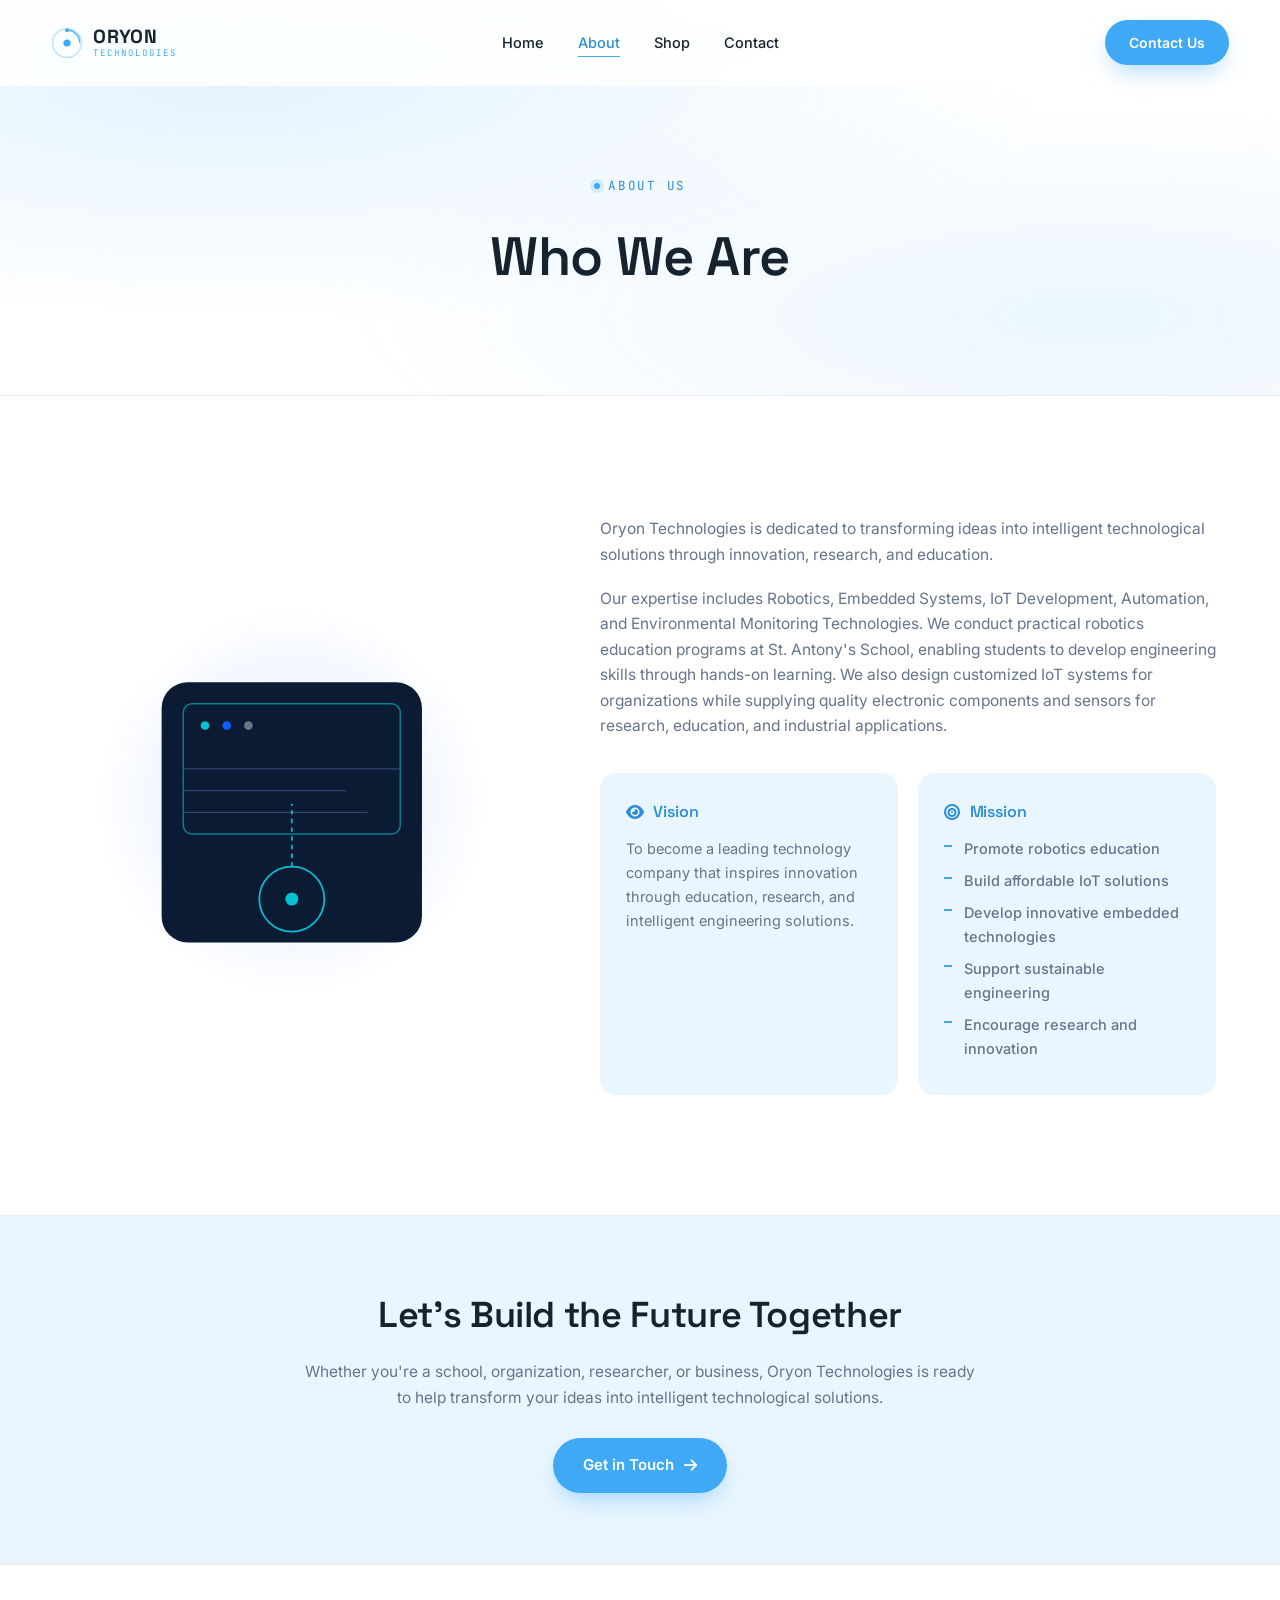
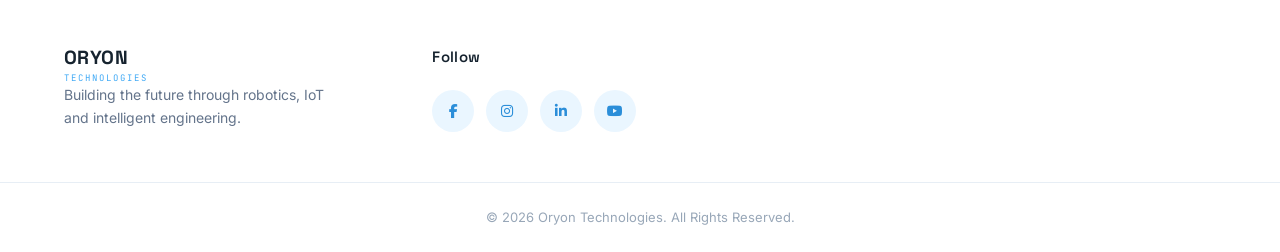
==== about.html @ 9944af1b "Initial commit" ====
<!DOCTYPE html>
<html lang="en">
<head>
<meta charset="UTF-8">
<meta name="viewport" content="width=device-width, initial-scale=1.0">
<title>About Us — Oryon Technologies</title>
<meta name="description" content="Oryon Technologies is dedicated to transforming ideas into intelligent technological solutions through innovation, research, and education.">

<link rel="preconnect" href="https://fonts.googleapis.com">
<link href="https://fonts.googleapis.com/css2?family=Space+Grotesk:wght@400;500;600;700&family=Inter:wght@400;500;600;700;800&family=JetBrains+Mono:wght@400;500;600&display=swap" rel="stylesheet">
<link rel="stylesheet" href="https://cdnjs.cloudflare.com/ajax/libs/font-awesome/6.5.1/css/all.min.css">
<link rel="stylesheet" href="style.css">
</head>
<body>

<!-- ================= NAVBAR ================= -->
<header id="site-header">
  <nav class="navbar">
    <a href="index.html" class="logo">
      <span class="logo-mark" aria-hidden="true">
        <svg viewBox="0 0 40 40" fill="none" xmlns="http://www.w3.org/2000/svg">
          <circle cx="20" cy="20" r="18" stroke="currentColor" stroke-width="1.6" opacity="0.35"/>
          <path d="M20 4 A16 16 0 0 1 36 20" stroke="currentColor" stroke-width="1.6"/>
          <circle cx="20" cy="20" r="4.5" fill="currentColor"/>
          <circle cx="20" cy="4" r="2.4" fill="currentColor"/>
        </svg>
      </span>
      <span class="logo-text">ORYON<span>TECHNOLOGIES</span></span>
    </a>

    <ul class="nav-links" id="nav-links">
      <li><a href="index.html" >Home</a></li>
      <li><a href="about.html"class="active">About</a></li>
      <li><a href="shop.html">Shop</a></li>
      <li><a href="contact.html">Contact</a></li>
    </ul>

    <a href="contact.html" class="btn btn-primary nav-cta">Contact Us</a>

    <button class="menu-btn" id="menu-btn" aria-label="Toggle navigation" aria-expanded="false">
      <i class="fas fa-bars"></i>
    </button>
  </nav>
</header>

<!-- ================= PAGE HEADER ================= -->
<section class="page-header">
  <div class="page-header-bg" aria-hidden="true"></div>
  <div class="container page-header-content">
    <p class="eyebrow"><span class="dot"></span>About Us</p>
    <h1>Who We Are</h1>
  </div>
</section>

<!-- ================= ABOUT ================= -->
<section class="about" id="about">
  <div class="container about-grid">

    <div class="about-visual reveal">
      <svg viewBox="0 0 420 460" class="about-illustration" aria-hidden="true">
        <circle cx="210" cy="230" r="180" fill="url(#aboutGlow)"/>
        <defs>
          <radialGradient id="aboutGlow" cx="50%" cy="50%" r="50%">
            <stop offset="0%" stop-color="#0B5FFF" stop-opacity="0.16"/>
            <stop offset="100%" stop-color="#0B5FFF" stop-opacity="0"/>
          </radialGradient>
        </defs>
        <rect x="90" y="120" width="240" height="240" rx="24" fill="#0A1B33"/>
        <rect x="110" y="140" width="200" height="120" rx="8" fill="none" stroke="#00C2D1" stroke-width="1.4" opacity="0.6"/>
        <circle cx="130" cy="160" r="4" fill="#00C2D1"/>
        <circle cx="150" cy="160" r="4" fill="#0B5FFF"/>
        <circle cx="170" cy="160" r="4" fill="#fff" opacity="0.4"/>
        <g stroke="#2E4670" stroke-width="1.2">
          <line x1="110" y1="200" x2="310" y2="200"/>
          <line x1="110" y1="220" x2="260" y2="220"/>
          <line x1="110" y1="240" x2="280" y2="240"/>
        </g>
        <circle cx="210" cy="320" r="30" fill="none" stroke="#00C2D1" stroke-width="1.6"/>
        <circle cx="210" cy="320" r="6" fill="#00C2D1"/>
        <path d="M210 290 L210 232" stroke="#00C2D1" stroke-width="1.6" stroke-dasharray="4 4"/>
      </svg>
    </div>

    <div class="about-content reveal">
    <p>
        Oryon Technologies is dedicated to transforming ideas into intelligent
        technological solutions through innovation, research, and education.
      </p>
      <p>
        Our expertise includes Robotics, Embedded Systems, IoT Development, Automation,
        and Environmental Monitoring Technologies. We conduct practical robotics education
        programs at St. Antony's School, enabling students to develop engineering skills
        through hands-on learning. We also design customized IoT systems for organizations
        while supplying quality electronic components and sensors for research, education,
        and industrial applications.
      </p>

      <div class="vision-mission">
        <div class="vm-card">
          <h4><i class="fas fa-eye"></i> Vision</h4>
          <p>To become a leading technology company that inspires innovation through
             education, research, and intelligent engineering solutions.</p>
        </div>
        <div class="vm-card">
          <h4><i class="fas fa-bullseye"></i> Mission</h4>
          <ul class="mission-list">
            <li>Promote robotics education</li>
            <li>Build affordable IoT solutions</li>
            <li>Develop innovative embedded technologies</li>
            <li>Support sustainable engineering</li>
            <li>Encourage research and innovation</li>
          </ul>
        </div>
      </div>
    </div>

  </div>
</section>

<!-- ================= CONTACT CTA STRIP ================= -->
<section class="cta-strip reveal">
  <div class="container cta-strip-inner">
    <h2>Let's Build the Future Together</h2>
    <p>Whether you're a school, organization, researcher, or business, Oryon Technologies
       is ready to help transform your ideas into intelligent technological solutions.</p>
    <a href="contact.html" class="btn btn-primary">Get in Touch <i class="fas fa-arrow-right"></i></a>
  </div>
</section>

<!-- ================= FOOTER ================= -->
<footer>
  <div class="container footer-container">

    <div class="footer-box footer-brand">
      <span class="logo-text footer-logo">ORYON<span>TECHNOLOGIES</span></span>
      <p>Building the future through robotics, IoT and intelligent engineering.</p>
    </div>

    <div class="footer-box">
      <h3>Follow</h3>
      <div class="social">
        <a href="#" aria-label="Facebook"><i class="fab fa-facebook-f"></i></a>
        <a href="#" aria-label="Instagram"><i class="fab fa-instagram"></i></a>
        <a href="#" aria-label="LinkedIn"><i class="fab fa-linkedin-in"></i></a>
        <a href="#" aria-label="YouTube"><i class="fab fa-youtube"></i></a>
      </div>
    </div>

  </div>

  <div class="copyright">© 2026 Oryon Technologies. All Rights Reserved.</div>
</footer>

<script src="script.js"></script>
</body>
</html>
---- style.css ----
/* =========================================================
   ORYON TECHNOLOGIES — DESIGN TOKENS
   Palette: one light blue + white (white majority)
========================================================= */

:root{
  --blue:       #3FA9F5;   /* the single light-blue accent */
  --blue-dark:  #2B8ED9;   /* hover/active state of the same blue */
  --blue-pale:  #EAF6FF;   /* very light tint of the same blue, for section stripes/cards */
  --blue-pale-2:#F5FAFF;
  --ink:        #16232F;   /* near-black, for headings/body text */
  --steel:      #64748B;   /* muted gray for secondary text */
  --steel-light:#98A7B8;
  --white:      #FFFFFF;
  --line:       #E7EEF5;   /* hairline borders on white */

  --font-display:'Space Grotesk', sans-serif;
  --font-body:   'Inter', sans-serif;
  --font-mono:   'JetBrains Mono', monospace;

  --radius-sm: 10px;
  --radius-md: 16px;
  --radius-lg: 26px;
  --ease: cubic-bezier(.22,.61,.36,1);
}

*{ margin:0; padding:0; box-sizing:border-box; }
html{ scroll-behavior:smooth; }

body{
  font-family:var(--font-body);
  color:var(--ink);
  background:var(--white);
  line-height:1.65;
  -webkit-font-smoothing:antialiased;
  overflow-x:hidden;
}

img{ width:100%; display:block; }
a{ text-decoration:none; color:inherit; }
ul{ list-style:none; }
h1,h2,h3,h4{ font-family:var(--font-display); font-weight:600; letter-spacing:-0.01em; color:var(--ink); }

.container{ width:90%; max-width:1240px; margin:auto; }

::selection{ background:var(--blue); color:#fff; }

:focus-visible{
  outline:2px solid var(--blue);
  outline-offset:3px;
}

@media (prefers-reduced-motion: reduce){
  *{ animation-duration:0.001ms !important; animation-iteration-count:1 !important; transition-duration:0.001ms !important; scroll-behavior:auto !important; }
}

.grain{ display:none; }

/* =========================================================
   EYEBROW / LABELS
========================================================= */

.eyebrow{
  display:inline-flex; align-items:center; gap:8px;
  font-family:var(--font-mono);
  font-size:12.5px;
  letter-spacing:0.14em;
  text-transform:uppercase;
  color:var(--blue-dark);
  margin-bottom:16px;
}
.eyebrow .dot{
  width:6px; height:6px; border-radius:50%;
  background:var(--blue);
  box-shadow:0 0 0 4px rgba(63,169,245,0.18);
  animation:dotpulse 2.4s ease-in-out infinite;
}
@keyframes dotpulse{ 0%,100%{ box-shadow:0 0 0 4px rgba(63,169,245,0.18);} 50%{ box-shadow:0 0 0 7px rgba(63,169,245,0.1);} }
.eyebrow-dark{ color:var(--blue-dark); }
.eyebrow-dark .dot{ background:var(--blue); }

/* =========================================================
   BUTTONS
========================================================= */

.btn{
  display:inline-flex; align-items:center; gap:10px;
  padding:15px 30px;
  border-radius:100px;
  font-family:var(--font-body);
  font-weight:600;
  font-size:15px;
  border:none;
  cursor:pointer;
  transition:transform .35s var(--ease), box-shadow .35s var(--ease), background .3s, color .3s, border-color .3s;
}

.btn-primary{
  background:var(--blue);
  color:#fff;
  box-shadow:0 10px 26px -8px rgba(63,169,245,0.55);
}
.btn-primary:hover{ background:var(--blue-dark); transform:translateY(-3px); box-shadow:0 16px 32px -8px rgba(43,142,217,0.55); }
.btn-primary:active{ transform:translateY(-1px) scale(.98); }

.btn-ghost{
  background:#fff;
  color:var(--blue-dark);
  border:1.5px solid var(--blue);
}
.btn-ghost:hover{ background:var(--blue-pale); transform:translateY(-3px); }

/* =========================================================
   NAVBAR
========================================================= */

header{
  position:fixed; top:0; left:0; width:100%; z-index:999;
  padding:20px 0;
  background:rgba(255,255,255,0.85);
  backdrop-filter:blur(14px) saturate(160%);
  border-bottom:1px solid transparent;
  transition:padding .35s var(--ease), background .35s var(--ease), box-shadow .35s var(--ease), border-color .35s var(--ease);
}
header.scrolled{
  padding:12px 0;
  background:rgba(255,255,255,0.96);
  box-shadow:0 8px 30px -18px rgba(22,35,47,0.18);
  border-bottom-color:var(--line);
}

.navbar{
  width:92%; max-width:1280px; margin:auto;
  display:flex; align-items:center; justify-content:space-between;
  gap:24px;
}

.logo{ display:flex; align-items:center; gap:10px; }
.logo-mark{ width:32px; height:32px; color:var(--blue); display:flex; }
.logo-mark svg{ width:100%; height:100%; }
.logo-text{
  font-family:var(--font-display); font-weight:700;
  font-size:19px; letter-spacing:0.02em; color:var(--ink);
  line-height:1;
}
.logo-text span{
  display:block; font-family:var(--font-mono); font-weight:400;
  font-size:9px; letter-spacing:0.22em; color:var(--blue); margin-top:3px;
}

.nav-links{ display:flex; gap:34px; }
.nav-links a{
  color:var(--ink); font-weight:500; font-size:14.5px;
  position:relative; padding:4px 0; transition:color .3s;
}
.nav-links a::after{
  content:''; position:absolute; left:0; bottom:-2px; width:0; height:1.5px;
  background:var(--blue); transition:width .3s var(--ease);
}
.nav-links a:hover{ color:var(--blue-dark); }
.nav-links a:hover::after{ width:100%; }

.nav-cta{ padding:11px 24px; font-size:14px; }

.nav-cart{
  position:relative;
  display:flex; align-items:center; justify-content:center;
  width:40px; height:40px; border-radius:50%;
  background:var(--blue-pale); color:var(--blue-dark);
  font-size:16px; border:none; cursor:pointer;
  transition:background .3s, transform .3s;
}
.nav-cart:hover{ background:var(--blue); color:#fff; transform:translateY(-2px); }
.cart-badge{
  position:absolute; top:-5px; right:-5px;
  min-width:18px; height:18px; padding:0 4px;
  border-radius:50%; background:var(--blue-dark); color:#fff;
  font-family:var(--font-mono); font-size:10.5px; font-weight:600;
  display:flex; align-items:center; justify-content:center;
  transform:scale(0); transition:transform .3s var(--ease);
}
.cart-badge.show{ transform:scale(1); }
.cart-badge.bump{ animation:cartbump .45s var(--ease); }
@keyframes cartbump{ 0%{transform:scale(1)} 40%{transform:scale(1.45)} 100%{transform:scale(1)} }

.menu-btn{
  display:none; background:none; border:none; color:var(--ink); font-size:22px; cursor:pointer;
}

/* =========================================================
   NAV ACTIVE STATE
========================================================= */

.nav-links a.active{ color:var(--blue-dark); }
.nav-links a.active::after{ width:100%; }

/* =========================================================
   INNER PAGE HEADER (About / Shop / Product / Contact)
========================================================= */

.page-header{
  position:relative;
  padding:170px 24px 80px;
  text-align:center;
  overflow:hidden;
  background:
    radial-gradient(ellipse at 18% 20%, rgba(63,169,245,0.14), transparent 55%),
    radial-gradient(ellipse at 85% 80%, rgba(63,169,245,0.1), transparent 50%),
    var(--white);
  border-bottom:1px solid var(--line);
}
.page-header .page-header-content h1{ color:var(--ink); }
.page-header .page-header-sub{ color:var(--steel); }
.page-header-dark{ background:inherit; }

.page-header-content{ position:relative; z-index:2; max-width:720px; margin:auto; }
.page-header-content .eyebrow{ justify-content:center; }
.page-header-content h1{ font-size:clamp(32px,5vw,54px); margin-bottom:14px; }
.page-header-sub{ color:var(--steel); font-size:16.5px; }

/* =========================================================
   CTA STRIP (used between page content and footer)
========================================================= */

.cta-strip{
  background:var(--blue-pale);
  padding:70px 24px;
  border-top:1px solid var(--line);
  border-bottom:1px solid var(--line);
}
.cta-strip-inner{
  max-width:680px; margin:auto; text-align:center;
}
.cta-strip-inner h2{ color:var(--ink); font-size:clamp(26px,3.4vw,36px); margin-bottom:14px; }
.cta-strip-inner p{ color:var(--steel); font-size:15.5px; margin-bottom:28px; }

/* =========================================================
   HERO
========================================================= */

.hero{
<<<<<<< HEAD
    height:100vh;
    background:url("wp12899140.jpg") center/cover no-repeat;
    position:relative;
    display:flex;
    justify-content:center;
    align-items:center;
    text-align:center;
=======
  min-height:92vh;
  position:relative;
  display:flex; align-items:center; justify-content:center; text-align:center;
  background:
    radial-gradient(ellipse at 18% 12%, rgba(63,169,245,0.16), transparent 50%),
    radial-gradient(ellipse at 85% 75%, rgba(63,169,245,0.12), transparent 50%),
    var(--white);
  overflow:hidden;
  padding:150px 24px 100px;
>>>>>>> 16c3408 (Add new pages and update styles)
}

.hero-bg{ position:absolute; inset:0; opacity:.7; }
.hero-circuit{ width:100%; height:100%; }

.hero-overlay{ display:none; }

.hero-content{ position:relative; z-index:2; color:var(--ink); max-width:880px; }

.hero-content .eyebrow{ justify-content:center; }

.hero-content h1{
  font-size:clamp(34px,5.4vw,64px);
  line-height:1.1;
  color:var(--ink);
  margin-bottom:24px;
}

.hero-desc{
  font-size:18px;
  color:var(--steel);
  max-width:660px; margin:0 auto 40px;
}

.hero-buttons{ display:flex; gap:16px; justify-content:center; flex-wrap:wrap; }

.hero-scroll{
  position:absolute; bottom:34px; left:50%; transform:translateX(-50%);
  display:flex; flex-direction:column; align-items:center; gap:8px;
  color:var(--steel-light); z-index:2;
}
.hero-scroll span{
  width:1.5px; height:34px;
  background:linear-gradient(180deg, var(--blue), transparent);
  animation:scrollpulse 1.8s ease-in-out infinite;
}
.hero-scroll p{ font-family:var(--font-mono); font-size:10.5px; letter-spacing:0.2em; text-transform:uppercase; }
@keyframes scrollpulse{ 0%,100%{opacity:.3;transform:scaleY(.7);translateY(0)} 50%{opacity:1;transform:scaleY(1);translateY(4px)} }

/* =========================================================
   HIGHLIGHTS
========================================================= */

.highlights{ padding:80px 0 20px; background:var(--white); }

.highlight-grid{
  display:grid;
  grid-template-columns:repeat(auto-fit,minmax(240px,1fr));
  gap:20px;
  position:relative; z-index:5;
}

.highlight-card{
  display:block;
  background:#fff;
  border:1px solid var(--line);
  border-radius:var(--radius-md);
  padding:32px 26px;
  box-shadow:0 16px 36px -24px rgba(22,35,47,0.15);
  transition:transform .4s var(--ease), box-shadow .4s var(--ease), border-color .4s;
}
.highlight-card:hover{ transform:translateY(-8px); box-shadow:0 24px 44px -20px rgba(63,169,245,0.25); border-color:rgba(63,169,245,0.35); }

.highlight-card i{
  font-size:26px; color:var(--blue);
  width:52px; height:52px; border-radius:14px;
  display:flex; align-items:center; justify-content:center;
  background:var(--blue-pale);
  margin-bottom:18px;
  transition:transform .4s var(--ease);
}
.highlight-card:hover i{ transform:scale(1.1) rotate(-4deg); }
.highlight-card h3{ font-size:18px; margin-bottom:8px; }
.highlight-card p{ color:var(--steel); font-size:14.5px; }

<<<<<<< HEAD
.about-content h2{
    font-size:40px;
    margin-bottom:20px;
}

.about-content p{
    margin-bottom:20px;
    color:#666;
}

.about-content li{
    margin-bottom:12px;
    font-weight:500;
}

/* =========================
   SECTION TITLE
========================= */

.section-title{
    text-align:center;
    margin-bottom:60px;

}

.section-title h2{
    font-size:42px;
    margin-bottom:10px;
    color:#ffffff;
}

.section-title p{
    color:#ffffff;
}

/* =========================
   SERVICES
========================= */

.services{
    padding:100px 7%;
    background:#0056ff;
}

.service-container{
    display:grid;
    grid-template-columns:repeat(auto-fit,minmax(280px,1fr));
    gap:30px;
}

.service-card{
    background:#fff;
    padding:40px;
    border-radius:15px;
    text-align:center;
    transition:.4s;
    box-shadow:0 8px 25px rgba(233, 225, 225, 0.08);
}

.service-card:hover{
    transform:translateY(-10px);
}

.service-card i{
    font-size:50px;
    color:#296df4;
    margin-bottom:20px;
}

.service-card h3{
    margin-bottom:15px;
}

/* =========================
   PRODUCTS
========================= */

.products{
    padding:100px 7%;
}

.product-container{
    display:grid;
    grid-template-columns:repeat(auto-fit,minmax(300px,1fr));
    gap:30px;
}

.product-card{
    overflow:hidden;
    border-radius:15px;
    background:#fff;
    box-shadow:0 10px 25px rgba(0,0,0,.08);
    transition:.4s;
}

.product-card:hover{
    transform:translateY(-8px);
}

.product-card img{
    height:230px;
    object-fit:cover;
}

.product-card h3{
    padding:20px;
}

.product-card p{
    padding:0 20px 25px;
    color:#666666;
}

/* =========================
=======
/* =========================================================
>>>>>>> 16c3408 (Add new pages and update styles)
   STATS
========================================================= */

.stats{ padding:90px 7% 100px; background:var(--white); }

.stats-grid{
  display:grid;
  grid-template-columns:repeat(auto-fit,minmax(200px,1fr));
  gap:30px;
  text-align:center;
}

.stat h2{
  font-family:var(--font-mono);
  font-size:clamp(34px,4vw,48px);
  color:var(--blue-dark);
  display:flex; align-items:baseline; justify-content:center; gap:2px;
}
.stat .suffix{ color:var(--blue); }
.stat > span{
  display:block; margin-top:8px; color:var(--steel);
  font-size:14.5px; letter-spacing:0.01em;
}

/* =========================================================
   SECTION TITLE (generic)
========================================================= */

.section-title{ text-align:center; margin-bottom:60px; padding:0 24px; }
.section-title .eyebrow{ justify-content:center; }
.section-title h2{ font-size:clamp(30px,4vw,44px); margin-bottom:14px; }
.section-sub{ color:var(--steel); font-size:16.5px; }
.section-sub-dark{ color:var(--steel); }

/* =========================================================
   ABOUT
========================================================= */

.about{ padding:120px 0; background:var(--white); }

.about-grid{
  display:grid;
  grid-template-columns:0.85fr 1.15fr;
  gap:80px;
  align-items:center;
}

.about-illustration{ width:100%; height:auto; }

.about-content h2{ font-size:clamp(28px,3.6vw,42px); margin-bottom:22px; }
.about-content p{ color:var(--steel); margin-bottom:18px; font-size:15.5px; }

.vision-mission{
  display:grid; grid-template-columns:1fr 1fr; gap:20px; margin-top:34px;
}

.vm-card{
  background:var(--blue-pale);
  border-radius:var(--radius-md);
  padding:26px;
  transition:transform .35s var(--ease);
}
.vm-card:hover{ transform:translateY(-4px); }
.vm-card h4{
  display:flex; align-items:center; gap:10px;
  font-size:16px; margin-bottom:12px; color:var(--blue-dark);
}
.vm-card p{ color:var(--steel); font-size:14.5px; margin:0; }

.mission-list li{
  color:var(--steel); font-size:14.5px; margin-bottom:8px;
  padding-left:20px; position:relative;
}
.mission-list li::before{
  content:''; position:absolute; left:0; top:8px;
  width:8px; height:2px; background:var(--blue);
}

/* =========================================================
   SERVICES / SHOP (product grid, cards, add-to-cart)
========================================================= */

.services-page{ padding-top:90px; }

.services{
  padding:100px 0 110px;
  background:var(--white);
}
.services .section-title h2{ color:var(--ink); }

.service-grid{
  display:grid;
  grid-template-columns:repeat(auto-fit,minmax(270px,1fr));
  gap:26px;
}

.service-card{
  background:#fff;
  border:1px solid var(--line);
  border-radius:var(--radius-md);
  padding:36px 30px;
  transition:transform .4s var(--ease), border-color .4s, box-shadow .4s;
  box-shadow:0 16px 36px -26px rgba(22,35,47,0.15);
}
.service-card:hover{
  transform:translateY(-8px);
  border-color:rgba(63,169,245,0.4);
  box-shadow:0 24px 44px -20px rgba(63,169,245,0.22);
}

.service-icon{
  width:56px; height:56px; border-radius:16px;
  display:flex; align-items:center; justify-content:center;
  background:var(--blue);
  font-size:24px; color:#fff; margin-bottom:22px;
  box-shadow:0 12px 26px -8px rgba(63,169,245,0.45);
  transition:transform .4s var(--ease);
}
.service-card:hover .service-icon{ transform:scale(1.08) rotate(-4deg); }

.service-card h3{ color:var(--ink); font-size:19px; margin-bottom:10px; }
.service-card p{ color:var(--steel); font-size:14.5px; margin-bottom:20px; }

.tag-list{ display:flex; flex-wrap:wrap; gap:8px; }
.tag-list li{
  font-family:var(--font-mono);
  font-size:11.5px;
  padding:6px 12px;
  border-radius:100px;
  background:var(--blue-pale);
  border:1px solid rgba(63,169,245,0.25);
  color:var(--blue-dark);
}

/* ---- SHOP GRID ---- */
.shop-grid{
  display:grid;
  grid-template-columns:repeat(auto-fit,minmax(230px,1fr));
  gap:24px;
}

.product-card{
  background:#fff;
  border:1px solid var(--line);
  border-radius:var(--radius-md);
  overflow:hidden;
  display:flex; flex-direction:column;
  transition:transform .4s var(--ease), box-shadow .4s var(--ease), border-color .4s;
  box-shadow:0 16px 36px -26px rgba(22,35,47,0.15);
}
.product-card:hover{
  transform:translateY(-8px);
  box-shadow:0 26px 48px -20px rgba(63,169,245,0.25);
  border-color:rgba(63,169,245,0.4);
}

.product-media{
  aspect-ratio:1/1;
  background:var(--blue-pale);
  display:flex; align-items:center; justify-content:center;
  overflow:hidden;
  position:relative;
}
.product-media i{
  font-size:52px; color:var(--blue);
  transition:transform .5s var(--ease);
}
.product-card:hover .product-media i{ transform:scale(1.15) rotate(-6deg); }

.product-body{ padding:20px 20px 22px; display:flex; flex-direction:column; gap:6px; flex:1; }
.product-name{ font-size:15.5px; font-weight:600; color:var(--blue-dark); line-height:1.35; }
.product-vendor{ font-size:12.5px; color:var(--steel-light); }
.product-price{ font-size:17px; font-weight:700; color:var(--ink); margin-top:4px; font-family:var(--font-mono); }

.add-to-cart{
  margin-top:14px;
  width:100%;
  display:flex; align-items:center; justify-content:center; gap:8px;
  padding:12px 16px;
  border-radius:100px;
  border:1.5px solid var(--blue);
  background:#fff; color:var(--blue-dark);
  font-family:var(--font-body); font-weight:600; font-size:13.5px;
  cursor:pointer;
  transition:background .3s, color .3s, transform .25s var(--ease), border-color .3s;
}
.add-to-cart:hover{ background:var(--blue); color:#fff; transform:translateY(-2px); }
.add-to-cart:active{ transform:translateY(0) scale(.97); }
.add-to-cart.added{
  background:#1FAE6B; border-color:#1FAE6B; color:#fff;
  pointer-events:none;
}
.add-to-cart .fa-check{ display:none; }
.add-to-cart.added .fa-cart-plus{ display:none; }
.add-to-cart.added .fa-check{ display:inline-block; }

/* =========================================================
   PRODUCT PAGE / AUDAPS
========================================================= */

.products{
  padding:110px 0 0;
  background:var(--white);
}
.products .section-title h2{ color:var(--ink); }
.products .section-title{ margin-bottom:0; }

.audaps{
  position:relative;
  background:var(--white);
  color:var(--ink);
  padding:70px 0 100px;
  overflow:hidden;
}

.audaps-intro{ text-align:center; padding:0 24px 50px; }
.audaps-intro .eyebrow{ justify-content:center; }
.audaps-intro h2{
  font-size:clamp(38px,6vw,68px);
  color:var(--blue-dark);
  letter-spacing:0.02em;
}
.audaps-full{ color:var(--steel); font-size:17px; max-width:560px; margin:14px auto 0; }

.audaps-problem-solution{
  display:grid; grid-template-columns:1fr 1fr; gap:24px; margin-bottom:70px;
}

.ps-card{
  background:#fff;
  border:1px solid var(--line);
  border-radius:var(--radius-md);
  padding:34px;
  box-shadow:0 16px 36px -26px rgba(22,35,47,0.14);
  transition:transform .35s var(--ease);
}
.ps-card:hover{ transform:translateY(-4px); }
.ps-card h3{
  display:flex; align-items:center; gap:10px;
  color:var(--ink); font-size:18px; margin-bottom:14px;
}
.ps-card h3 i{ color:#ff9f5a; font-size:16px; }
.ps-solution h3 i{ color:var(--blue); }
.ps-card p{ color:var(--steel); font-size:14.5px; }

.diagram-title{
  font-family:var(--font-mono);
  font-size:13px; letter-spacing:0.14em; text-transform:uppercase;
  color:var(--blue-dark);
  text-align:center;
  margin-bottom:30px;
}
.diagram-title-light{ color:var(--blue-dark); }
.diagram-title-spaced{ margin-top:34px; }

.audaps-diagram{ margin-bottom:80px; }
.depth-diagram{
  border-radius:var(--radius-lg);
  overflow:hidden;
  border:1px solid var(--line);
}
.depth-svg{ width:100%; height:auto; display:block; }
.node-label{ font-family:var(--font-body); font-size:12px; fill:#fff; font-weight:600; }
.node-caption{ font-family:var(--font-mono); font-size:11px; fill:var(--steel); }
.depth-label{ font-family:var(--font-mono); font-size:10px; fill:var(--steel-light); }

.stack-grid{
  display:grid;
  grid-template-columns:repeat(auto-fit,minmax(190px,1fr));
  gap:14px;
  margin-bottom:80px;
}
.stack-chip{
  display:flex; align-items:center; gap:12px;
  background:#fff;
  border:1px solid var(--line);
  border-radius:100px;
  padding:14px 20px;
  font-size:14px; color:var(--ink);
  transition:border-color .3s, background .3s, transform .3s;
  box-shadow:0 10px 24px -20px rgba(22,35,47,0.12);
}
.stack-chip:hover{ border-color:rgba(63,169,245,0.4); background:var(--blue-pale); transform:translateY(-3px); }
.stack-chip i{ color:var(--blue); font-size:15px; width:18px; }

.audaps-apps{
  display:grid; grid-template-columns:1fr 1fr; gap:50px;
}
.app-list li{
  display:flex; align-items:center; gap:12px;
  color:var(--steel); font-size:15px;
  padding:11px 0; border-bottom:1px solid var(--line);
}
.app-list li i{ color:var(--blue); font-size:12px; width:14px; }

.sdg-cards{ display:flex; gap:16px; margin-bottom:10px; }
.sdg-card{
  flex:1;
  background:var(--blue-pale);
  border:1px solid rgba(63,169,245,0.28);
  border-radius:var(--radius-md);
  padding:22px;
  text-align:center;
}
.sdg-num{
  display:block; font-family:var(--font-mono); font-size:30px; color:var(--blue-dark); margin-bottom:6px;
}
.sdg-card p{ color:var(--steel); font-size:13.5px; }

/* =========================================================
   OTHER PRODUCTS
========================================================= */

.other-products{ background:var(--white); padding:20px 0 110px; }

.op-grid{
  display:grid;
  grid-template-columns:repeat(auto-fit,minmax(150px,1fr));
  gap:16px;
}
.op-card{
  background:#fff;
  border:1px solid var(--line);
  border-radius:var(--radius-md);
  padding:28px 16px;
  text-align:center;
  transition:transform .35s var(--ease), border-color .35s, box-shadow .35s;
  box-shadow:0 10px 26px -22px rgba(22,35,47,0.14);
}
.op-card:hover{ transform:translateY(-6px); border-color:rgba(63,169,245,0.4); box-shadow:0 18px 34px -18px rgba(63,169,245,0.22); }
.op-card i{ font-size:24px; color:var(--blue); margin-bottom:14px; display:block; }
.op-card span{ font-size:13.5px; color:var(--ink); }

/* =========================================================
   CONTACT
========================================================= */

.contact{ background:var(--white); padding:110px 0 100px; }
.contact-page{ padding-top:90px; }

.contact-cta{
  text-align:center; max-width:680px; margin-bottom:70px;
}
.contact-cta h2{ font-size:clamp(28px,3.6vw,40px); margin-bottom:16px; }
.contact-cta p{ color:var(--steel); font-size:16px; }

.contact-grid{
  display:grid; grid-template-columns:1.2fr 1fr; gap:50px;
}

.contact-form{
  background:var(--white);
  border:1px solid var(--line);
  border-radius:var(--radius-lg);
  padding:40px;
  box-shadow:0 24px 54px -30px rgba(22,35,47,0.15);
  display:flex; flex-direction:column; gap:18px;
}
.form-row{ display:grid; grid-template-columns:1fr 1fr; gap:18px; }

.contact-form input,
.contact-form textarea{
  width:100%;
  padding:16px 18px;
  border:1.5px solid var(--line);
  border-radius:var(--radius-sm);
  outline:none;
  font-family:var(--font-body);
  font-size:14.5px;
  background:var(--blue-pale-2);
  transition:border-color .3s;
  resize:vertical;
}
.contact-form input:focus,
.contact-form textarea:focus{ border-color:var(--blue); }

.contact-form button{ align-self:flex-start; margin-top:6px; }

.contact-info{ display:flex; flex-direction:column; gap:16px; }

.info-card{
  display:flex; align-items:center; gap:16px;
  background:var(--white);
  border:1px solid var(--line);
  border-radius:var(--radius-md);
  padding:20px 22px;
  box-shadow:0 14px 32px -24px rgba(22,35,47,0.14);
  transition:transform .3s var(--ease);
}
.info-card:hover{ transform:translateY(-3px); }
.info-card i{
  width:44px; height:44px; border-radius:12px;
  background:var(--blue);
  color:#fff; display:flex; align-items:center; justify-content:center; font-size:16px;
  flex-shrink:0;
}
.info-card h4{ font-size:14px; margin-bottom:2px; }
.info-card p{ color:var(--steel); font-size:14px; }

.map-placeholder{
  flex:1; min-height:140px;
  background:var(--blue-pale);
  border:1.5px dashed var(--steel-light);
  border-radius:var(--radius-md);
  display:flex; flex-direction:column; align-items:center; justify-content:center;
  gap:8px; color:var(--steel);
}
.map-placeholder i{ font-size:26px; color:var(--blue); }
.map-placeholder span{ font-family:var(--font-mono); font-size:12px; letter-spacing:0.1em; text-transform:uppercase; }

.contact-info .social{ margin-top:4px; }

.social{ display:flex; gap:12px; }
.social a{
  width:42px; height:42px; border-radius:50%;
  display:flex; align-items:center; justify-content:center;
  background:var(--blue-pale); color:var(--blue-dark);
  transition:background .3s, color .3s, transform .3s;
}
.social a:hover{ background:var(--blue); color:#fff; transform:translateY(-3px); }

footer .social a{ background:var(--blue-pale); color:var(--blue-dark); }
footer .social a:hover{ background:var(--blue); color:#fff; }

/* =========================================================
   FOOTER
========================================================= */

footer{ background:var(--white); color:var(--ink); padding-top:80px; border-top:1px solid var(--line); }

.footer-container{
  display:grid;
  grid-template-columns:1.4fr 1fr 1fr 1fr;
  gap:40px;
  padding-bottom:50px;
}

.footer-logo{ margin-bottom:14px; }
.footer-brand p{ color:var(--steel); font-size:14px; max-width:280px; }

.footer-box h3{ color:var(--ink); font-size:15px; margin-bottom:20px; letter-spacing:0.02em; }
.footer-box ul li{ margin-bottom:12px; }
.footer-box a{ color:var(--steel); font-size:14px; transition:color .3s; }
.footer-box a:hover{ color:var(--blue-dark); }

.copyright{
  text-align:center; padding:24px; font-size:13px;
  color:var(--steel-light);
  border-top:1px solid var(--line);
}

/* =========================================================
   SCROLL REVEAL + MICRO ANIMATIONS
========================================================= */

.reveal{ opacity:1; transform:none; }

.reveal.pre-anim{
  opacity:0; transform:translateY(28px);
  transition:opacity .8s var(--ease), transform .8s var(--ease);
}
.reveal.pre-anim.in-view{ opacity:1; transform:translateY(0); }

.highlight-grid .highlight-card.pre-anim:nth-child(1){ transition-delay:.05s; }
.highlight-grid .highlight-card.pre-anim:nth-child(2){ transition-delay:.1s; }
.highlight-grid .highlight-card.pre-anim:nth-child(3){ transition-delay:.15s; }
.highlight-grid .highlight-card.pre-anim:nth-child(4){ transition-delay:.2s; }
.highlight-grid .highlight-card.pre-anim:nth-child(5){ transition-delay:.25s; }
.highlight-grid .highlight-card.pre-anim:nth-child(6){ transition-delay:.3s; }

.shop-grid .product-card.pre-anim:nth-child(1){ transition-delay:.05s; }
.shop-grid .product-card.pre-anim:nth-child(2){ transition-delay:.1s; }
.shop-grid .product-card.pre-anim:nth-child(3){ transition-delay:.15s; }
.shop-grid .product-card.pre-anim:nth-child(4){ transition-delay:.2s; }
.shop-grid .product-card.pre-anim:nth-child(5){ transition-delay:.25s; }
.shop-grid .product-card.pre-anim:nth-child(6){ transition-delay:.3s; }
.shop-grid .product-card.pre-anim:nth-child(7){ transition-delay:.35s; }

/* subtle float animation for hero visual accents */
.float-slow{ animation:floaty 6s ease-in-out infinite; }
@keyframes floaty{ 0%,100%{ transform:translateY(0);} 50%{ transform:translateY(-14px);} }

/* =========================================================
   SIMPLE PRODUCT GRID (title / products / card / image / price)
   — same tokens & animation language as the rest of the site
========================================================= */

.title{
  text-align:center;
  font-size:clamp(30px,4vw,44px);
  color:var(--ink);
  margin:170px 0 50px;
  padding:0 24px;
}

.products .title{ margin:0; }

.products{
  width:90%;
  max-width:1240px;
  margin:0 auto 110px;
  display:grid;
  grid-template-columns:repeat(auto-fit,minmax(220px,1fr));
  gap:26px;
}

.card{
  background:var(--white);
  border:1px solid var(--line);
  border-radius:var(--radius-md);
  overflow:hidden;
  text-align:center;
  box-shadow:0 16px 40px -26px rgba(22,35,47,0.16);
  transition:transform .4s var(--ease), box-shadow .4s var(--ease), border-color .4s;
  opacity:0; transform:translateY(24px);
  animation:cardIn .6s var(--ease) forwards;
}
.card:hover{
  transform:translateY(-8px);
  box-shadow:0 26px 50px -20px rgba(63,169,245,0.28);
  border-color:rgba(63,169,245,0.35);
}
@keyframes cardIn{ to{ opacity:1; transform:translateY(0); } }
.products .card:nth-child(1){ animation-delay:.03s; }
.products .card:nth-child(2){ animation-delay:.08s; }
.products .card:nth-child(3){ animation-delay:.13s; }
.products .card:nth-child(4){ animation-delay:.18s; }
.products .card:nth-child(5){ animation-delay:.23s; }
.products .card:nth-child(6){ animation-delay:.28s; }
.products .card:nth-child(7){ animation-delay:.33s; }
.products .card:nth-child(8){ animation-delay:.38s; }
.products .card:nth-child(n+9){ animation-delay:.4s; }

.card .image{
  aspect-ratio:1/1;
  display:flex; align-items:center; justify-content:center;
  background:var(--blue-pale);
  color:var(--steel);
  font-family:var(--font-mono);
  font-size:13px;
  letter-spacing:0.05em;
  border-bottom:1px solid var(--line);
  transition:background .4s var(--ease), color .4s var(--ease);
}
.card:hover .image{ background:var(--blue); color:#fff; }

.card h3{
  font-size:16px;
  margin:18px 16px 6px;
  color:var(--ink);
}

.card .price{
  font-family:var(--font-mono);
  font-weight:700;
  font-size:16px;
  color:var(--blue-dark);
  margin-bottom:22px;
}


@media (max-width:1024px){
  .about-grid{ grid-template-columns:1fr; gap:50px; }
  .about-visual{ max-width:360px; margin:0 auto; }
  .contact-grid{ grid-template-columns:1fr; }
  .footer-container{ grid-template-columns:1fr 1fr; }
}

@media (max-width:900px){
  .audaps-problem-solution{ grid-template-columns:1fr; }
  .audaps-apps{ grid-template-columns:1fr; gap:40px; }
}

@media (max-width:860px){
  .nav-cta{ display:none; }
  .nav-links{
    position:fixed; top:0; right:-100%; height:100vh; width:min(320px,80%);
    background:#fff;
    flex-direction:column; justify-content:center; align-items:flex-start;
    gap:28px; padding:40px;
    transition:right .45s var(--ease);
    box-shadow:-20px 0 50px rgba(22,35,47,0.15);
  }
  .nav-links.active{ right:0; }
  .nav-links a{ font-size:18px; }
  .menu-btn{ display:block; }

  .highlight-grid{ margin-top:0; }
  .hero{ padding-top:120px; }
}

@media (max-width:640px){
  .hero-content h1{ font-size:30px; }
  .hero-buttons{ flex-direction:column; width:100%; }
  .hero-buttons .btn{ justify-content:center; width:100%; }

  .vision-mission{ grid-template-columns:1fr; }
  .form-row{ grid-template-columns:1fr; }
  .footer-container{ grid-template-columns:1fr; }
  .sdg-cards{ flex-direction:column; }
  .contact-form{ padding:28px; }
  .stats-grid{ grid-template-columns:1fr 1fr; }
}
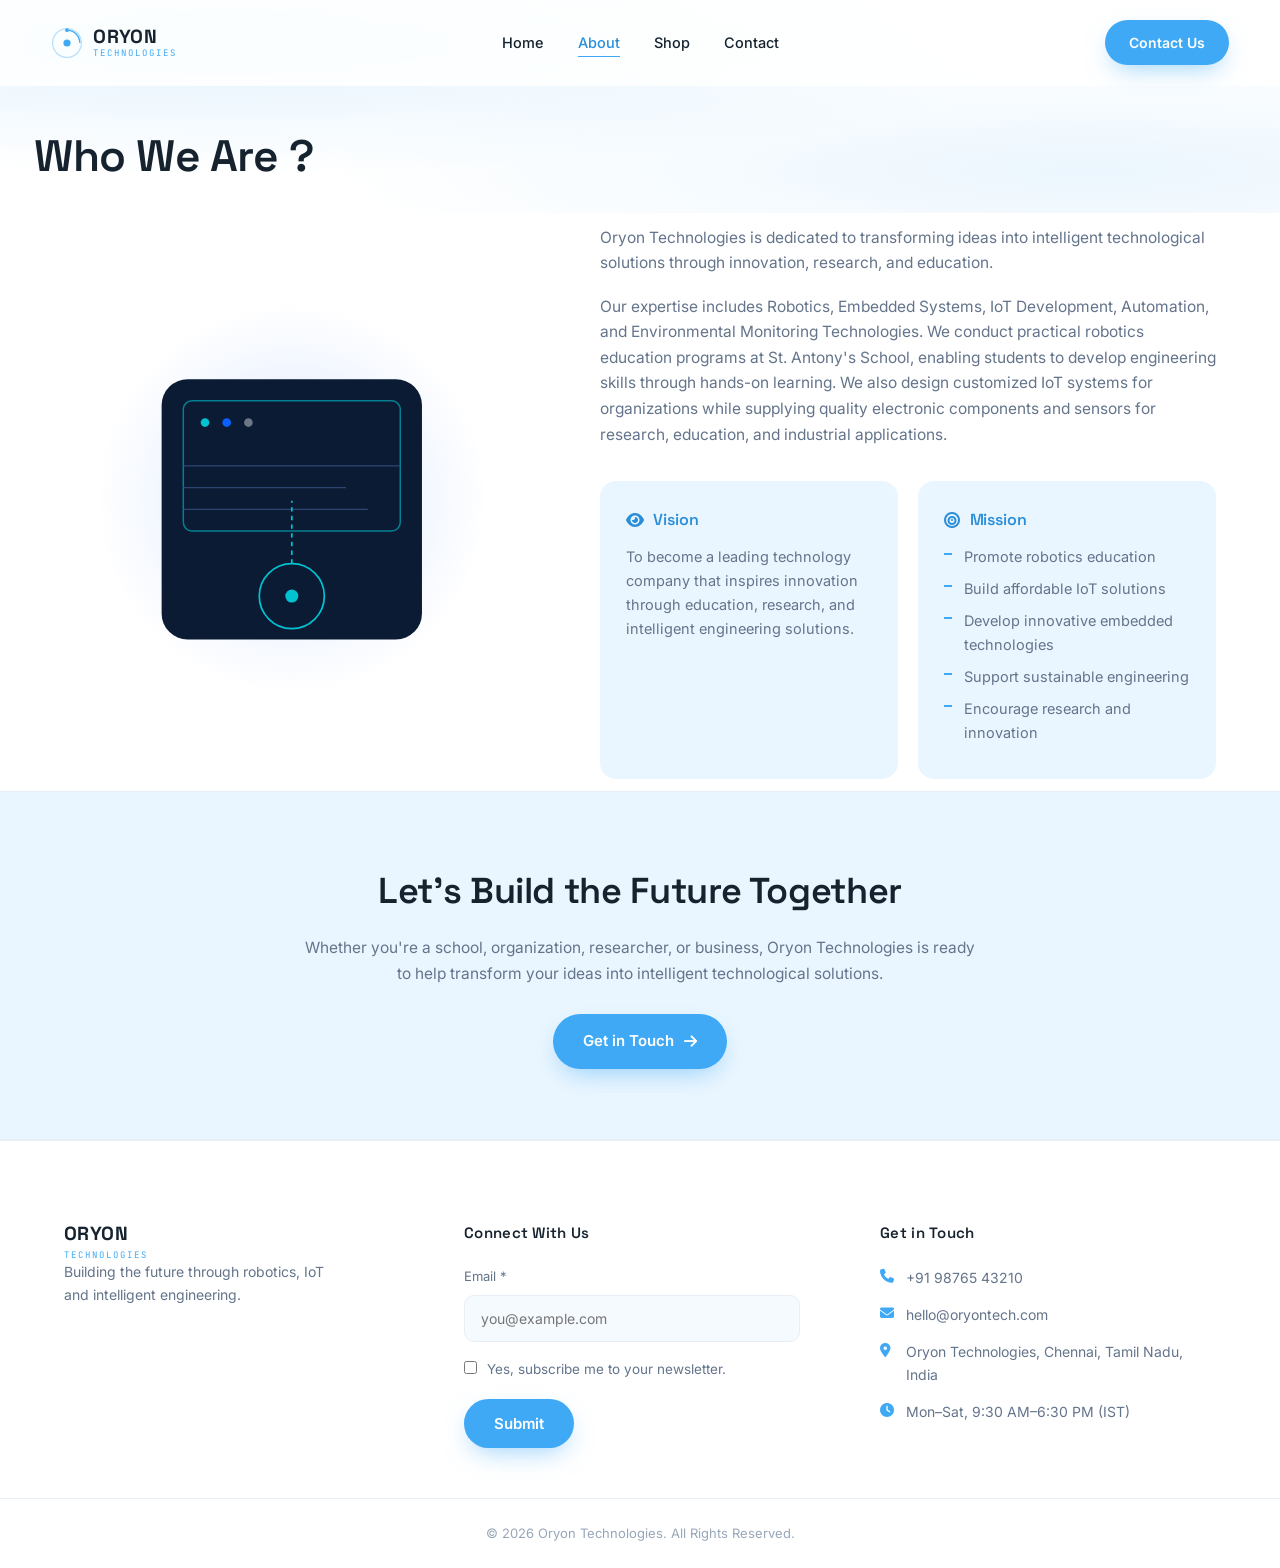
==== commit b54bd33f: "Update website layout and reorganize images" ====
--- a/about.html
+++ b/about.html
@@ -47,13 +47,13 @@
 <section class="page-header">
   <div class="page-header-bg" aria-hidden="true"></div>
   <div class="container page-header-content">
-    <p class="eyebrow"><span class="dot"></span>About Us</p>
-    <h1>Who We Are</h1>
+    <h1>Who We Are ?</h1>
   </div>
 </section>
 
 <!-- ================= ABOUT ================= -->
 <section class="about" id="about">
+
   <div class="container about-grid">
 
     <div class="about-visual reveal">
@@ -126,31 +126,83 @@
     <a href="contact.html" class="btn btn-primary">Get in Touch <i class="fas fa-arrow-right"></i></a>
   </div>
 </section>
-
 <!-- ================= FOOTER ================= -->
 <footer>
   <div class="container footer-container">
 
+    <!-- Brand -->
     <div class="footer-box footer-brand">
-      <span class="logo-text footer-logo">ORYON<span>TECHNOLOGIES</span></span>
-      <p>Building the future through robotics, IoT and intelligent engineering.</p>
-    </div>
-
-    <div class="footer-box">
-      <h3>Follow</h3>
-      <div class="social">
-        <a href="#" aria-label="Facebook"><i class="fab fa-facebook-f"></i></a>
-        <a href="#" aria-label="Instagram"><i class="fab fa-instagram"></i></a>
-        <a href="#" aria-label="LinkedIn"><i class="fab fa-linkedin-in"></i></a>
-        <a href="#" aria-label="YouTube"><i class="fab fa-youtube"></i></a>
-      </div>
-    </div>
-
-  </div>
-
-  <div class="copyright">© 2026 Oryon Technologies. All Rights Reserved.</div>
+      <span class="logo-text footer-logo">
+        ORYON <span>TECHNOLOGIES</span>
+      </span>
+      <p>
+        Building the future through robotics, IoT and intelligent engineering.
+      </p>
+    </div>
+
+    <!-- Newsletter -->
+    <div class="footer-box newsletter">
+      <h3>Connect With Us</h3>
+
+      <form id="newsletter-form">
+
+        <div class="newsletter-field">
+          <label for="newsletter-email">Email *</label>
+          <input
+            type="email"
+            id="newsletter-email"
+            placeholder="you@example.com"
+            required
+          >
+        </div>
+
+        <label class="newsletter-check">
+          <input type="checkbox" required>
+          Yes, subscribe me to your newsletter.
+        </label>
+
+        <div class="newsletter-sub-msg">
+          You're subscribed — thank you!
+        </div>
+
+        <button type="submit" class="btn btn-primary">
+          Submit
+        </button>
+
+      </form>
+    </div>
+
+    <!-- Contact -->
+    <div class="footer-box footer-contact">
+      <h3>Get in Touch</h3>
+
+      <div class="footer-contact-line">
+        <i class="fas fa-phone"></i>
+        <span>+91 98765 43210</span>
+      </div>
+
+      <div class="footer-contact-line">
+        <i class="fas fa-envelope"></i>
+        <span>hello@oryontech.com</span>
+      </div>
+
+      <div class="footer-contact-line">
+        <i class="fas fa-location-dot"></i>
+        <span>Oryon Technologies, Chennai, Tamil Nadu, India</span>
+      </div>
+
+      <div class="footer-contact-line">
+        <i class="fas fa-clock"></i>
+        <span>Mon–Sat, 9:30 AM–6:30 PM (IST)</span>
+      </div>
+    </div>
+
+  </div>
+
+  <div class="copyright">
+    © 2026 Oryon Technologies. All Rights Reserved.
+  </div>
 </footer>
-
 <script src="script.js"></script>
 </body>
 </html>
--- a/style.css
+++ b/style.css
@@ -29,7 +29,28 @@
 
 body{
   font-family:var(--font-body);
-  color:var(--ink);
+  color:var(--ink);.footer-container{
+    display:flex;
+    justify-content:space-between;
+    align-items:flex-start;
+    gap:80px;
+}
+
+.footer-box{
+    flex:1;
+}
+
+.footer-brand{
+    max-width:320px;
+}
+
+.newsletter{
+    max-width:340px;
+}
+
+.footer-contact{
+    max-width:340px;
+}
   background:var(--white);
   line-height:1.65;
   -webkit-font-smoothing:antialiased;
@@ -200,23 +221,23 @@
 
 .page-header{
   position:relative;
-  padding:170px 24px 80px;
-  text-align:center;
+  padding:110px 24px 10px;
+  text-align:left;
   overflow:hidden;
   background:
     radial-gradient(ellipse at 18% 20%, rgba(63,169,245,0.14), transparent 55%),
     radial-gradient(ellipse at 85% 80%, rgba(63,169,245,0.1), transparent 50%),
     var(--white);
-  border-bottom:1px solid var(--line);
+  border-bottom:none;
 }
 .page-header .page-header-content h1{ color:var(--ink); }
 .page-header .page-header-sub{ color:var(--steel); }
 .page-header-dark{ background:inherit; }
 
-.page-header-content{ position:relative; z-index:2; max-width:720px; margin:auto; }
-.page-header-content .eyebrow{ justify-content:center; }
-.page-header-content h1{ font-size:clamp(32px,5vw,54px); margin-bottom:14px; }
-.page-header-sub{ color:var(--steel); font-size:16.5px; }
+.page-header-content{ position:relative; z-index:2; max-width:720px; margin-left: 0; margin-right:auto; }
+.page-header-content .eyebrow{ justify-content:flex-start; }
+.page-header-content h1{ font-size:clamp(30px,5vw,44px); margin: 10px; text-align: left; }
+.page-header-sub{ color:var(--steel); font-size:16.5px; text-align: left; }
 
 /* =========================================================
    CTA STRIP (used between page content and footer)
@@ -248,6 +269,7 @@
     align-items:center;
     text-align:center;
 =======
+>>>>>>> 384b295 (Update website layout and reorganize images)
   min-height:92vh;
   position:relative;
   display:flex; align-items:center; justify-content:center; text-align:center;
@@ -257,7 +279,6 @@
     var(--white);
   overflow:hidden;
   padding:150px 24px 100px;
->>>>>>> 16c3408 (Add new pages and update styles)
 }
 
 .hero-bg{ position:absolute; inset:0; opacity:.7; }
@@ -333,124 +354,7 @@
 .highlight-card h3{ font-size:18px; margin-bottom:8px; }
 .highlight-card p{ color:var(--steel); font-size:14.5px; }
 
-<<<<<<< HEAD
-.about-content h2{
-    font-size:40px;
-    margin-bottom:20px;
-}
-
-.about-content p{
-    margin-bottom:20px;
-    color:#666;
-}
-
-.about-content li{
-    margin-bottom:12px;
-    font-weight:500;
-}
-
-/* =========================
-   SECTION TITLE
-========================= */
-
-.section-title{
-    text-align:center;
-    margin-bottom:60px;
-
-}
-
-.section-title h2{
-    font-size:42px;
-    margin-bottom:10px;
-    color:#ffffff;
-}
-
-.section-title p{
-    color:#ffffff;
-}
-
-/* =========================
-   SERVICES
-========================= */
-
-.services{
-    padding:100px 7%;
-    background:#0056ff;
-}
-
-.service-container{
-    display:grid;
-    grid-template-columns:repeat(auto-fit,minmax(280px,1fr));
-    gap:30px;
-}
-
-.service-card{
-    background:#fff;
-    padding:40px;
-    border-radius:15px;
-    text-align:center;
-    transition:.4s;
-    box-shadow:0 8px 25px rgba(233, 225, 225, 0.08);
-}
-
-.service-card:hover{
-    transform:translateY(-10px);
-}
-
-.service-card i{
-    font-size:50px;
-    color:#296df4;
-    margin-bottom:20px;
-}
-
-.service-card h3{
-    margin-bottom:15px;
-}
-
-/* =========================
-   PRODUCTS
-========================= */
-
-.products{
-    padding:100px 7%;
-}
-
-.product-container{
-    display:grid;
-    grid-template-columns:repeat(auto-fit,minmax(300px,1fr));
-    gap:30px;
-}
-
-.product-card{
-    overflow:hidden;
-    border-radius:15px;
-    background:#fff;
-    box-shadow:0 10px 25px rgba(0,0,0,.08);
-    transition:.4s;
-}
-
-.product-card:hover{
-    transform:translateY(-8px);
-}
-
-.product-card img{
-    height:230px;
-    object-fit:cover;
-}
-
-.product-card h3{
-    padding:20px;
-}
-
-.product-card p{
-    padding:0 20px 25px;
-    color:#666666;
-}
-
-/* =========================
-=======
-/* =========================================================
->>>>>>> 16c3408 (Add new pages and update styles)
+/* =========================================================
    STATS
 ========================================================= */
 
@@ -489,7 +393,7 @@
    ABOUT
 ========================================================= */
 
-.about{ padding:120px 0; background:var(--white); }
+.about{ padding:12px 0; background:var(--white); }
 
 .about-grid{
   display:grid;
@@ -788,13 +692,13 @@
    CONTACT
 ========================================================= */
 
-.contact{ background:var(--white); padding:110px 0 100px; }
+.contact{ background:var(--white); padding:40px 0 100px; }
 .contact-page{ padding-top:90px; }
 
 .contact-cta{
-  text-align:center; max-width:680px; margin-bottom:70px;
-}
-.contact-cta h2{ font-size:clamp(28px,3.6vw,40px); margin-bottom:16px; }
+  text-align:center; max-width:680px; margin-bottom:680px;
+}
+.contact-cta h2{ font-size:clamp(28px,3.6vw,40px); margin-bottom:16px; margin:0 auto 20px; }
 .contact-cta p{ color:var(--steel); font-size:16px; }
 
 .contact-grid{
@@ -1011,12 +915,135 @@
   margin-bottom:22px;
 }
 
+/* =========================================================
+   CART DRAWER
+========================================================= */
+
+.cart-overlay{
+  position:fixed; inset:0; z-index:1000;
+  background:rgba(15,30,45,0.35);
+  opacity:0; pointer-events:none;
+  transition:opacity .35s var(--ease);
+}
+.cart-overlay.show{ opacity:1; pointer-events:auto; }
+
+.cart-drawer{
+  position:fixed; top:0; right:-420px; z-index:1001;
+  width:min(400px,92%); height:100vh;
+  background:#fff;
+  box-shadow:-24px 0 60px rgba(22,35,47,0.2);
+  display:flex; flex-direction:column;
+  transition:right .45s var(--ease);
+}
+.cart-drawer.open{ right:0; }
+
+.cart-drawer-header{
+  display:flex; align-items:center; justify-content:space-between;
+  padding:24px 26px; border-bottom:1px solid var(--line);
+}
+.cart-drawer-header h3{ font-size:18px; display:flex; align-items:center; gap:10px; }
+.cart-drawer-header h3 i{ color:var(--blue); font-size:16px; }
+.cart-close{
+  width:36px; height:36px; border-radius:50%; border:none;
+  background:var(--blue-pale); color:var(--blue-dark);
+  cursor:pointer; font-size:14px; transition:background .3s, color .3s;
+}
+.cart-close:hover{ background:var(--blue); color:#fff; }
+
+.cart-items{ flex:1; overflow-y:auto; padding:8px 22px; }
+
+.cart-item{
+  display:flex; align-items:center; gap:14px;
+  padding:16px 4px; border-bottom:1px solid var(--line);
+}
+.cart-item-icon{
+  width:46px; height:46px; border-radius:12px; flex-shrink:0;
+  background:var(--blue-pale); color:var(--blue);
+  display:flex; align-items:center; justify-content:center; font-size:18px;
+}
+.cart-item-info{ flex:1; display:flex; flex-direction:column; gap:3px; min-width:0; }
+.cart-item-name{ font-size:14px; font-weight:600; color:var(--ink); }
+.cart-item-meta{ font-size:12px; color:var(--steel); font-family:var(--font-mono); }
+.cart-item-remove{
+  background:none; border:none; color:var(--steel-light);
+  font-size:15px; cursor:pointer; padding:8px; transition:color .3s;
+}
+.cart-item-remove:hover{ color:#E0435C; }
+
+.cart-empty{
+  display:flex; flex-direction:column; align-items:center; justify-content:center;
+  gap:16px; padding:70px 24px; text-align:center; color:var(--steel-light);
+}
+.cart-empty i{ font-size:40px; color:var(--blue-pale); }
+.cart-empty span{ font-size:14px; }
+
+.cart-drawer-footer{ padding:22px 26px; border-top:1px solid var(--line); }
+.cart-subtotal-row{
+  display:flex; justify-content:space-between; align-items:center;
+  font-size:15px; color:var(--ink); margin-bottom:16px;
+}
+.cart-subtotal-row span:last-child{ font-family:var(--font-mono); font-weight:700; color:var(--blue-dark); }
+.cart-checkout{ width:100%; justify-content:center; }
+
+/* =========================================================
+   FOOTER — NEWSLETTER / CONTACT / LEGAL
+========================================================= */
+
+.footer-secondary{
+  border-top:1px solid var(--line);
+  padding:56px 0;
+}
+.footer-secondary-grid{
+  display:grid;
+  grid-template-columns:1.3fr 1fr 1fr;
+  gap:44px;
+}
+.footer-secondary h3{ font-size:16px; margin-bottom:18px; }
+
+.newsletter-field label{ display:block; font-size:13px; color:var(--steel); margin-bottom:8px; }
+.newsletter-field input[type="email"]{
+  width:100%; padding:14px 16px;
+  border:1.5px solid var(--line); border-radius:var(--radius-sm);
+  font-family:var(--font-body); font-size:14px;
+  background:var(--blue-pale-2);
+  margin-bottom:16px;
+  transition:border-color .3s;
+  outline:none;
+}
+.newsletter-field input[type="email"]:focus{ border-color:var(--blue); }
+
+.newsletter-check{
+  display:flex; align-items:flex-start; gap:10px;
+  margin-bottom:18px; font-size:13.5px; color:var(--steel);
+}
+.newsletter-check input{ margin-top:3px; accent-color:var(--blue); }
+
+.newsletter-sub-msg{
+  font-size:13px; color:#1FAE6B; margin-top:-8px; margin-bottom:14px;
+  display:none;
+}
+.newsletter-sub-msg.show{ display:block; }
+
+.footer-contact-line{
+  display:flex; gap:10px; align-items:flex-start;
+  font-size:14px; color:var(--steel); margin-bottom:14px;
+}
+.footer-contact-line i{ color:var(--blue); width:16px; margin-top:3px; flex-shrink:0; }
+
+.footer-legal li{ margin-bottom:11px; }
+.footer-legal a{ font-size:14px; color:var(--steel); transition:color .3s; }
+.footer-legal a:hover{ color:var(--blue-dark); }
+
+/* =========================================================
+   RESPONSIVE
+========================================================= */
 
 @media (max-width:1024px){
   .about-grid{ grid-template-columns:1fr; gap:50px; }
   .about-visual{ max-width:360px; margin:0 auto; }
   .contact-grid{ grid-template-columns:1fr; }
   .footer-container{ grid-template-columns:1fr 1fr; }
+  .footer-secondary-grid{ grid-template-columns:1fr; gap:36px; }
 }
 
 @media (max-width:900px){
@@ -1053,4 +1080,4 @@
   .sdg-cards{ flex-direction:column; }
   .contact-form{ padding:28px; }
   .stats-grid{ grid-template-columns:1fr 1fr; }
-}
+}
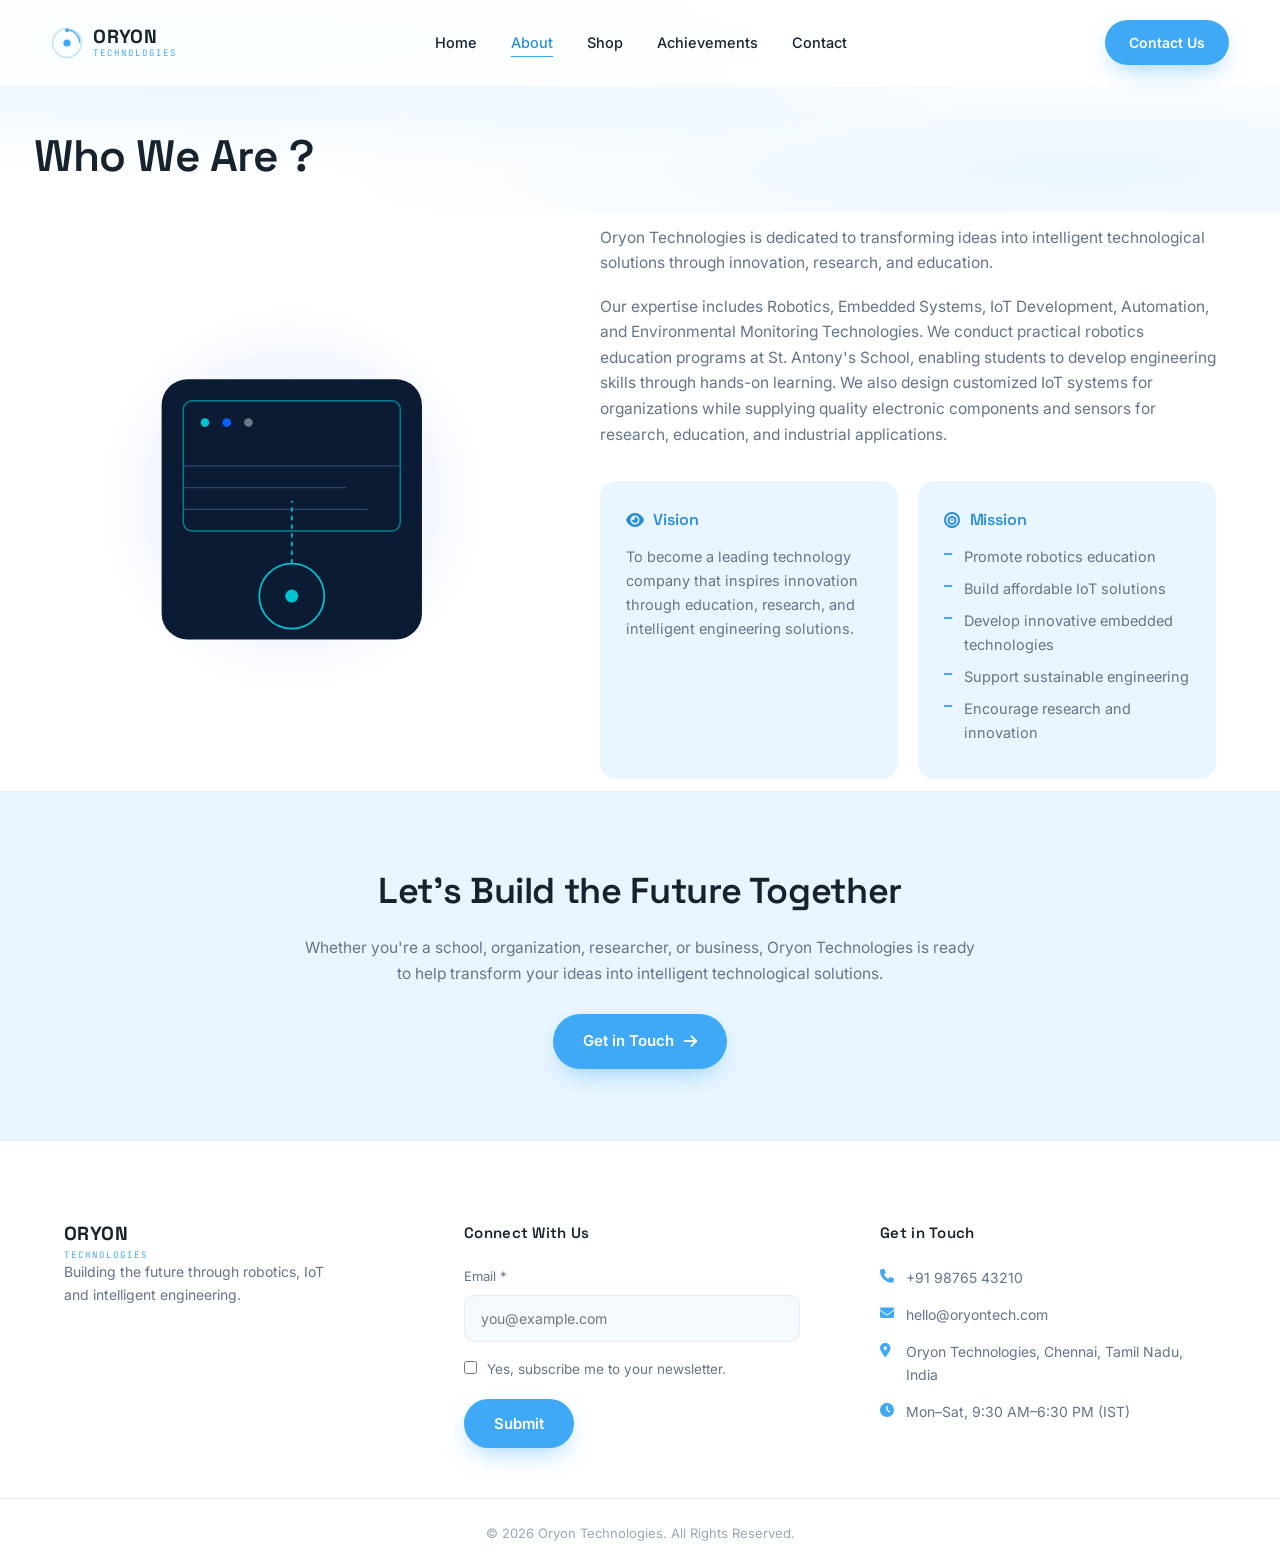
==== commit f601c9bb: "Shop Interation Final" ====
--- a/about.html
+++ b/about.html
@@ -32,6 +32,7 @@
       <li><a href="index.html" >Home</a></li>
       <li><a href="about.html"class="active">About</a></li>
       <li><a href="shop.html">Shop</a></li>
+      <li><a href="achievements.html">Achievements</a></li>
       <li><a href="contact.html">Contact</a></li>
     </ul>
 
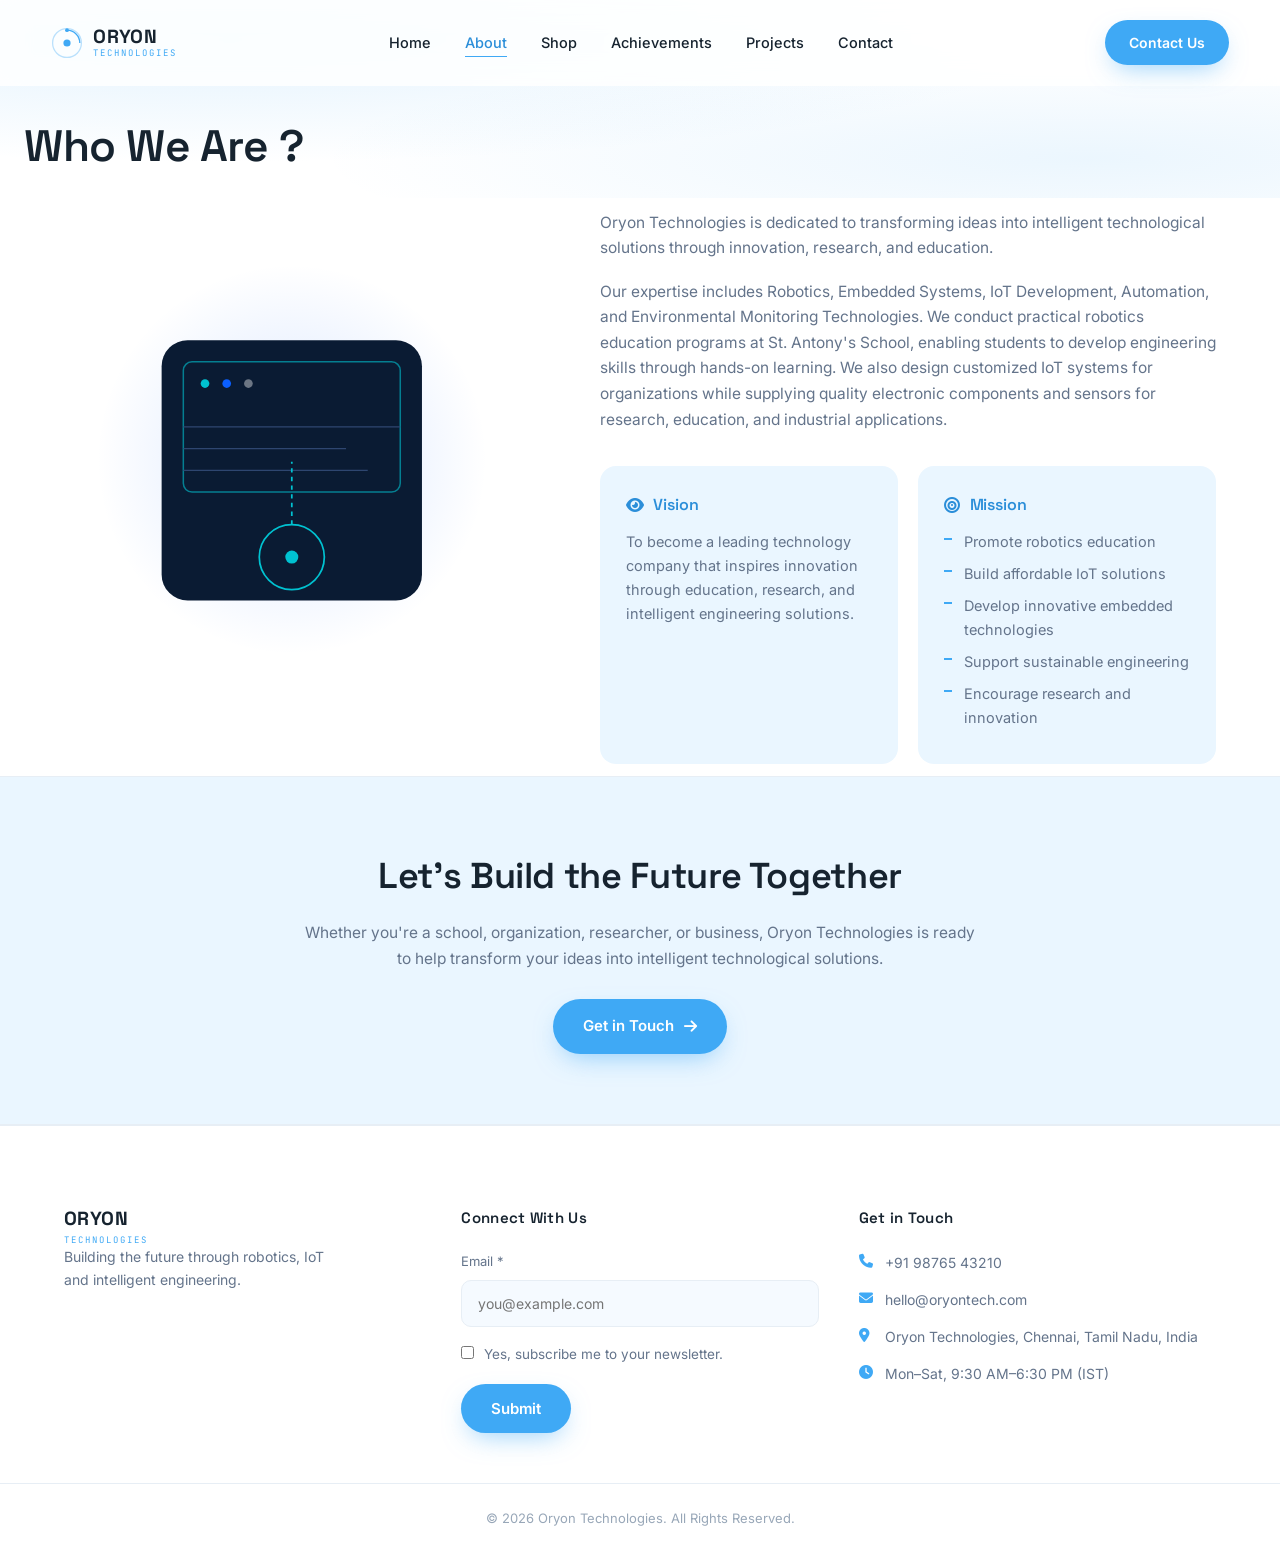
==== commit e4173de5: "add all" ====
--- a/about.html
+++ b/about.html
@@ -10,6 +10,7 @@
 <link href="https://fonts.googleapis.com/css2?family=Space+Grotesk:wght@400;500;600;700&family=Inter:wght@400;500;600;700;800&family=JetBrains+Mono:wght@400;500;600&display=swap" rel="stylesheet">
 <link rel="stylesheet" href="https://cdnjs.cloudflare.com/ajax/libs/font-awesome/6.5.1/css/all.min.css">
 <link rel="stylesheet" href="style.css">
+<link rel="stylesheet" href="animations.css">
 </head>
 <body>
 
@@ -29,10 +30,11 @@
     </a>
 
     <ul class="nav-links" id="nav-links">
-      <li><a href="index.html" >Home</a></li>
-      <li><a href="about.html"class="active">About</a></li>
+      <li><a href="index.html">Home</a></li>
+      <li><a href="about.html" class="active">About</a></li>
       <li><a href="shop.html">Shop</a></li>
       <li><a href="achievements.html">Achievements</a></li>
+      <li><a href="projects.html">Projects</a></li>
       <li><a href="contact.html">Contact</a></li>
     </ul>
 
@@ -204,6 +206,7 @@
     © 2026 Oryon Technologies. All Rights Reserved.
   </div>
 </footer>
-<script src="script.js"></script>
+<script src="scripts.js"></script>
+<script src="animations.js"></script>
 </body>
 </html>
--- a/style.css
+++ b/style.css
@@ -29,28 +29,7 @@
 
 body{
   font-family:var(--font-body);
-  color:var(--ink);.footer-container{
-    display:flex;
-    justify-content:space-between;
-    align-items:flex-start;
-    gap:80px;
-}
-
-.footer-box{
-    flex:1;
-}
-
-.footer-brand{
-    max-width:320px;
-}
-
-.newsletter{
-    max-width:340px;
-}
-
-.footer-contact{
-    max-width:340px;
-}
+  color:var(--ink);
   background:var(--white);
   line-height:1.65;
   -webkit-font-smoothing:antialiased;
@@ -221,7 +200,7 @@
 
 .page-header{
   position:relative;
-  padding:110px 24px 10px;
+  padding:110px 24px 15px;
   text-align:left;
   overflow:hidden;
   background:
@@ -236,7 +215,7 @@
 
 .page-header-content{ position:relative; z-index:2; max-width:720px; margin-left: 0; margin-right:auto; }
 .page-header-content .eyebrow{ justify-content:flex-start; }
-.page-header-content h1{ font-size:clamp(30px,5vw,44px); margin: 10px; text-align: left; }
+.page-header-content h1{  font-size: clamp(30px,5vw,44px); margin: 0; text-align: left; }
 .page-header-sub{ color:var(--steel); font-size:16.5px; text-align: left; }
 
 /* =========================================================
@@ -260,16 +239,6 @@
 ========================================================= */
 
 .hero{
-<<<<<<< HEAD
-    height:100vh;
-    background:url("wp12899140.jpg") center/cover no-repeat;
-    position:relative;
-    display:flex;
-    justify-content:center;
-    align-items:center;
-    text-align:center;
-=======
->>>>>>> 384b295 (Update website layout and reorganize images)
   min-height:92vh;
   position:relative;
   display:flex; align-items:center; justify-content:center; text-align:center;
@@ -399,13 +368,13 @@
   display:grid;
   grid-template-columns:0.85fr 1.15fr;
   gap:80px;
-  align-items:center;
+  align-items:start;
 }
 
 .about-illustration{ width:100%; height:auto; }
 
 .about-content h2{ font-size:clamp(28px,3.6vw,42px); margin-bottom:22px; }
-.about-content p{ color:var(--steel); margin-bottom:18px; font-size:15.5px; }
+.about-content p{ color:var(--steel); margin:0 0 18px; font-size:15.5px; }
 
 .vision-mission{
   display:grid; grid-template-columns:1fr 1fr; gap:20px; margin-top:34px;
@@ -693,10 +662,10 @@
 ========================================================= */
 
 .contact{ background:var(--white); padding:40px 0 100px; }
-.contact-page{ padding-top:90px; }
+.contact-page{ padding-top:20px; }
 
 .contact-cta{
-  text-align:center; max-width:680px; margin-bottom:680px;
+  text-align:center; max-width:680px; margin-bottom:40px;
 }
 .contact-cta h2{ font-size:clamp(28px,3.6vw,40px); margin-bottom:16px; margin:0 auto 20px; }
 .contact-cta p{ color:var(--steel); font-size:16px; }
@@ -787,7 +756,7 @@
 
 .footer-container{
   display:grid;
-  grid-template-columns:1.4fr 1fr 1fr 1fr;
+  grid-template-columns: 1fr 1fr 1fr;
   gap:40px;
   padding-bottom:50px;
 }
@@ -1080,4 +1049,198 @@
   .sdg-cards{ flex-direction:column; }
   .contact-form{ padding:28px; }
   .stats-grid{ grid-template-columns:1fr 1fr; }
-}+}
+
+/* =========================================================
+   ACHIEVEMENTS PAGE
+========================================================= */
+
+.achievements-page{ padding-top:90px; }
+
+.achievements{ padding:70px 0 110px; background:var(--white); }
+
+.achievement-grid{
+  display:grid;
+  grid-template-columns:repeat(auto-fit,minmax(270px,1fr));
+  gap:26px;
+}
+
+.achievement-card{
+  background:#fff;
+  border:1px solid var(--line);
+  border-radius:var(--radius-md);
+  overflow:hidden;
+  cursor:pointer;
+  display:flex; flex-direction:column;
+  transition:transform .4s var(--ease), box-shadow .4s var(--ease), border-color .4s;
+  box-shadow:0 16px 36px -26px rgba(22,35,47,0.15);
+}
+.achievement-card:hover{
+  transform:translateY(-8px);
+  box-shadow:0 24px 44px -20px rgba(63,169,245,0.25);
+  border-color:rgba(63,169,245,0.4);
+}
+
+.achievement-media{
+  aspect-ratio:16/10;
+  background:var(--blue-pale);
+  display:flex; align-items:center; justify-content:center;
+  position:relative; overflow:hidden;
+}
+.achievement-media i{ font-size:48px; color:var(--blue); transition:transform .5s var(--ease); }
+.achievement-card:hover .achievement-media i{ transform:scale(1.12) rotate(-5deg); }
+
+.achievement-year-badge{
+  position:absolute; top:14px; right:14px;
+  font-family:var(--font-mono); font-size:11px; letter-spacing:0.06em;
+  padding:6px 12px; border-radius:100px;
+  background:rgba(255,255,255,0.9); color:var(--blue-dark);
+  text-transform:uppercase;
+}
+
+.achievement-body{ padding:26px 26px 28px; display:flex; flex-direction:column; gap:10px; flex:1; }
+.achievement-body h3{ font-size:18px; }
+.achievement-body p{ color:var(--steel); font-size:14.5px; }
+.achievement-body .ach-more{
+  margin-top:10px;
+  display:inline-flex; align-items:center; gap:8px;
+  font-size:13.5px; font-weight:600; color:var(--blue-dark);
+}
+.achievement-body .ach-more i{ font-size:11px; transition:transform .3s var(--ease); }
+.achievement-card:hover .ach-more i{ transform:translateX(4px); }
+
+/* =========================================================
+   PROJECTS PAGE
+========================================================= */
+
+.projects-page{ padding-top:90px; }
+
+.projects-section{ padding:70px 0 110px; background:var(--white); }
+
+.project-grid{
+  display:grid;
+  grid-template-columns:repeat(auto-fit,minmax(300px,1fr));
+  gap:28px;
+}
+
+.project-card{
+  background:#fff;
+  border:1px solid var(--line);
+  border-radius:var(--radius-md);
+  overflow:hidden;
+  cursor:pointer;
+  display:flex; flex-direction:column;
+  transition:transform .4s var(--ease), box-shadow .4s var(--ease), border-color .4s;
+  box-shadow:0 16px 36px -26px rgba(22,35,47,0.15);
+}
+.project-card:hover{
+  transform:translateY(-8px);
+  box-shadow:0 26px 48px -20px rgba(63,169,245,0.25);
+  border-color:rgba(63,169,245,0.4);
+}
+.project-media{
+  aspect-ratio:16/10;
+  background:var(--blue-pale);
+  display:flex; align-items:center; justify-content:center;
+  position:relative; overflow:hidden;
+}
+.project-media i{ font-size:48px; color:var(--blue); transition:transform .5s var(--ease); }
+.project-card:hover .project-media i{ transform:scale(1.12) rotate(-5deg); }
+.project-status{
+  position:absolute; top:14px; right:14px;
+  font-family:var(--font-mono); font-size:11px; letter-spacing:0.06em;
+  padding:6px 12px; border-radius:100px;
+  background:rgba(255,255,255,0.9); color:var(--blue-dark);
+  text-transform:uppercase;
+}
+.project-body{ padding:26px 26px 28px; display:flex; flex-direction:column; gap:10px; flex:1; }
+.project-body h3{ font-size:19px; }
+.project-body p{ color:var(--steel); font-size:14.5px; }
+.project-tags{ display:flex; flex-wrap:wrap; gap:8px; margin-top:6px; }
+.project-tags li{
+  font-family:var(--font-mono); font-size:11.5px;
+  padding:6px 12px; border-radius:100px;
+  background:var(--blue-pale);
+  border:1px solid rgba(63,169,245,0.25);
+  color:var(--blue-dark);
+}
+.project-more{
+  margin-top:10px;
+  display:inline-flex; align-items:center; gap:8px;
+  font-size:13.5px; font-weight:600; color:var(--blue-dark);
+}
+.project-more i{ font-size:11px; transition:transform .3s var(--ease); }
+.project-card:hover .project-more i{ transform:translateX(4px); }
+
+/* =========================================================
+   DETAIL MODAL (shared: achievements + projects)
+========================================================= */
+
+.detail-overlay{
+  position:fixed; inset:0; z-index:1000;
+  background:rgba(15,30,45,0.45);
+  display:flex; align-items:center; justify-content:center;
+  padding:30px;
+  opacity:0; pointer-events:none;
+  transition:opacity .35s var(--ease);
+}
+.detail-overlay.show{ opacity:1; pointer-events:auto; }
+
+.detail-modal{
+  background:#fff;
+  border-radius:var(--radius-lg);
+  max-width:640px; width:100%;
+  max-height:85vh; overflow-y:auto;
+  padding:44px;
+  position:relative;
+  box-shadow:0 40px 90px -30px rgba(22,35,47,0.35);
+  transform:translateY(24px) scale(.98);
+  opacity:0;
+  transition:transform .4s var(--ease), opacity .4s var(--ease);
+}
+.detail-overlay.show .detail-modal{ transform:translateY(0) scale(1); opacity:1; }
+
+.detail-close{
+  position:absolute; top:20px; right:20px;
+  width:38px; height:38px; border-radius:50%; border:none;
+  background:var(--blue-pale); color:var(--blue-dark);
+  font-size:15px; cursor:pointer;
+  transition:background .3s, color .3s;
+}
+.detail-close:hover{ background:var(--blue); color:#fff; }
+
+.detail-icon{
+  width:56px; height:56px; border-radius:16px;
+  display:flex; align-items:center; justify-content:center;
+  background:var(--blue); color:#fff; font-size:24px;
+  margin-bottom:22px;
+  box-shadow:0 12px 26px -8px rgba(63,169,245,0.45);
+}
+.detail-tag{
+  font-family:var(--font-mono); font-size:11.5px; letter-spacing:0.1em;
+  text-transform:uppercase; color:var(--blue-dark); margin-bottom:10px; display:block;
+}
+.detail-modal h2{ font-size:clamp(22px,3vw,28px); margin-bottom:16px; }
+.detail-modal p{ color:var(--steel); font-size:15px; margin-bottom:14px; }
+.detail-modal h4{ font-size:14.5px; color:var(--ink); margin:22px 0 10px; }
+.detail-list li{
+  color:var(--steel); font-size:14.5px; margin-bottom:8px;
+  padding-left:20px; position:relative;
+}
+.detail-list li::before{
+  content:''; position:absolute; left:0; top:8px;
+  width:8px; height:2px; background:var(--blue);
+}
+.detail-tags{ display:flex; flex-wrap:wrap; gap:8px; margin-top:6px; }
+.detail-tags li{
+  font-family:var(--font-mono); font-size:11.5px;
+  padding:6px 12px; border-radius:100px;
+  background:var(--blue-pale);
+  border:1px solid rgba(63,169,245,0.25);
+  color:var(--blue-dark);
+}
+
+@media (max-width:640px){
+  .detail-modal{ padding:28px; max-height:90vh; }
+  .detail-overlay{ padding:14px; }
+}
--- a/animations.css
+++ b/animations.css
@@ -0,0 +1,66 @@
+/* =========================================================
+   TEXT REVEAL ANIMATIONS
+   (Split Text / Fade+Slide / Stagger / Mask Reveal / Scroll-Trigger)
+   No external library required — vanilla JS + CSS transitions.
+========================================================= */
+
+/* Outer wrapper: clips the inner unit so it looks "masked" as it slides up */
+.split-mask{
+  display:inline-block;
+  overflow:hidden;
+  vertical-align:top;
+}
+
+/* Every split unit (char / word / line) starts hidden below the mask */
+.split-unit{
+  display:inline-block;
+  will-change:transform, opacity;
+  transform:translateY(115%);
+  opacity:0;
+  transition:transform .8s var(--ease), opacity .6s var(--ease);
+}
+
+/* Preserve spacing for word splits */
+.split-word-space{ display:inline-block; width:0.28em; }
+
+/* Revealed state — added by JS via IntersectionObserver when scrolled into view */
+.split-text.in-view .split-unit{
+  transform:translateY(0);
+  opacity:1;
+}
+
+/* Line-level split (for manually marked lines, e.g. hero headline) */
+.split-line-mask{
+  display:block;
+  overflow:hidden;
+}
+.split-line{
+  display:block;
+  transform:translateY(105%);
+  opacity:0;
+  transition:transform .9s var(--ease), opacity .7s var(--ease);
+}
+.split-text.in-view .split-line{
+  transform:translateY(0);
+  opacity:1;
+}
+
+/* Simple fade + slide up (no splitting — for paragraphs, cards, etc.) */
+.fade-up{
+  opacity:0;
+  transform:translateY(28px);
+  transition:opacity .8s var(--ease), transform .8s var(--ease);
+}
+.fade-up.in-view{
+  opacity:1;
+  transform:translateY(0);
+}
+
+/* Respect reduced motion preference */
+@media (prefers-reduced-motion: reduce){
+  .split-unit, .split-line, .fade-up{
+    transition:none !important;
+    transform:none !important;
+    opacity:1 !important;
+  }
+}
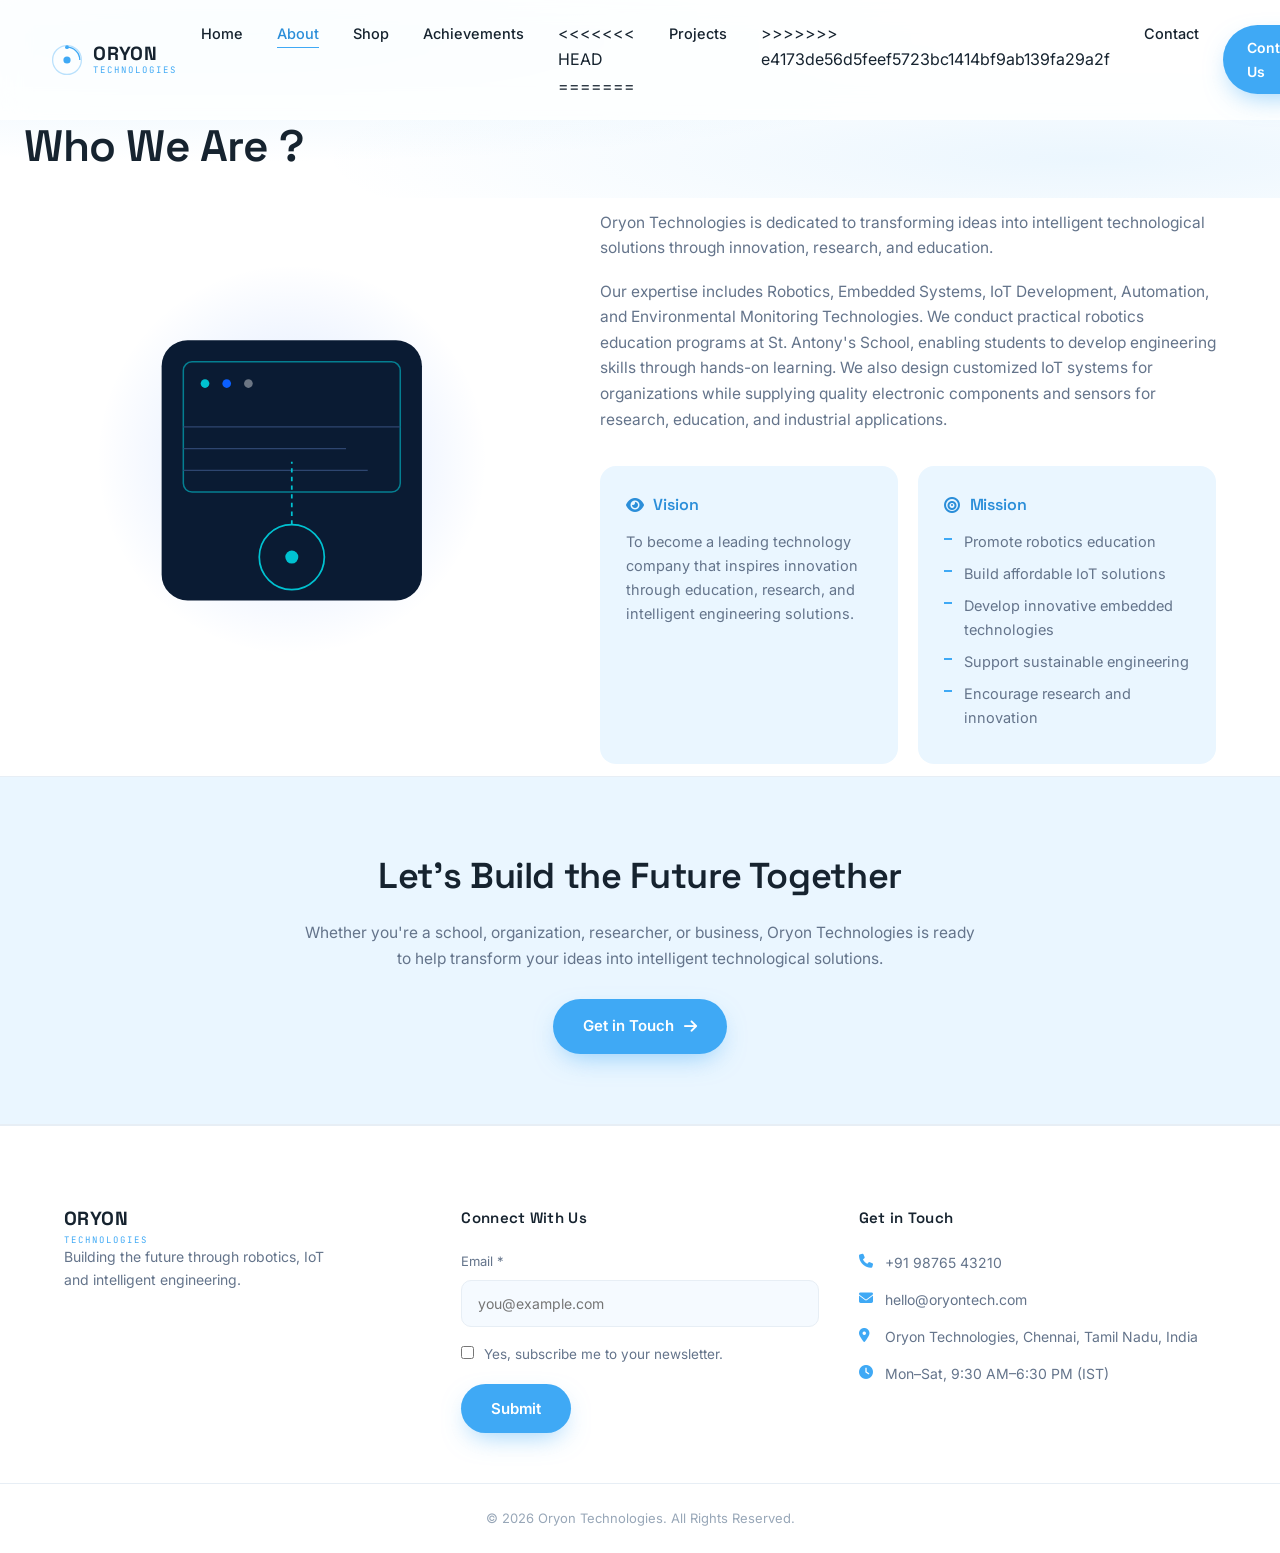
==== commit 94343064: "Check" ====
--- a/about.html
+++ b/about.html
@@ -34,7 +34,10 @@
       <li><a href="about.html" class="active">About</a></li>
       <li><a href="shop.html">Shop</a></li>
       <li><a href="achievements.html">Achievements</a></li>
+<<<<<<< HEAD
+=======
       <li><a href="projects.html">Projects</a></li>
+>>>>>>> e4173de56d5feef5723bc1414bf9ab139fa29a2f
       <li><a href="contact.html">Contact</a></li>
     </ul>
 
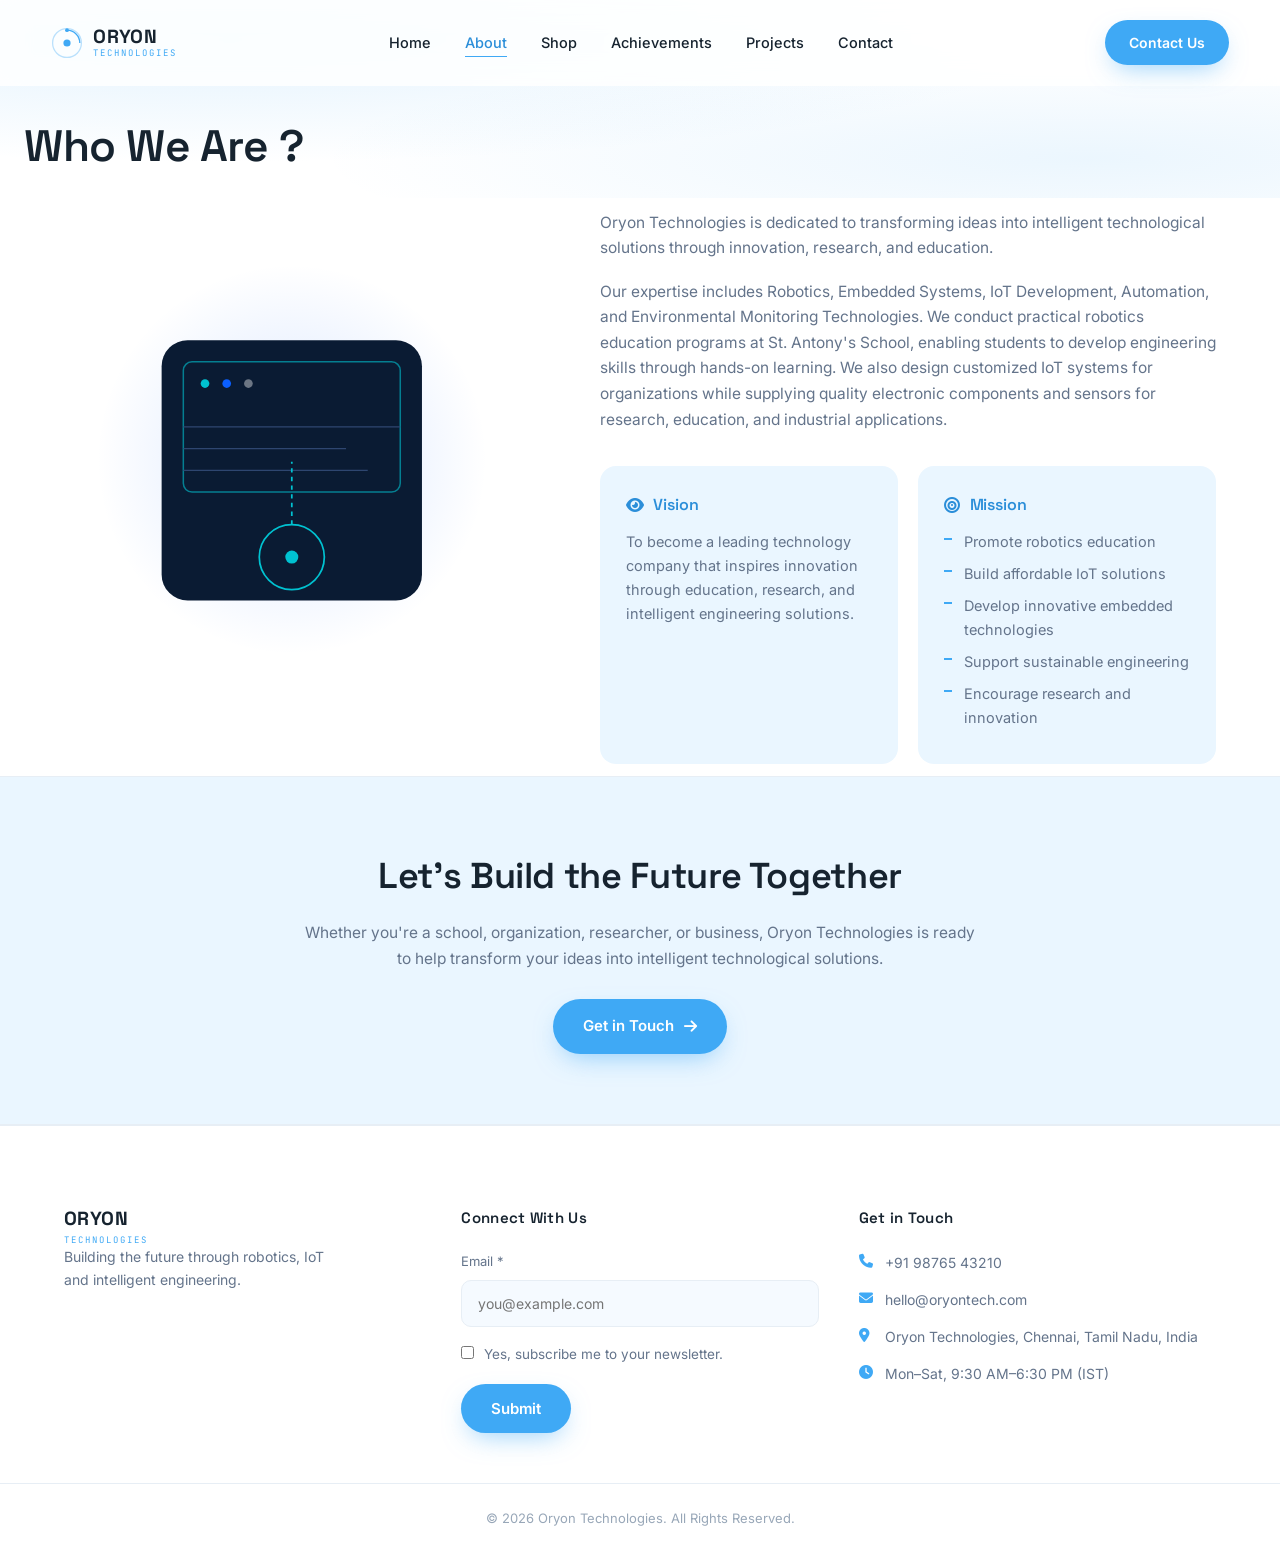
==== commit 55b7efb0: "Bug fixes" ====
--- a/about.html
+++ b/about.html
@@ -34,10 +34,7 @@
       <li><a href="about.html" class="active">About</a></li>
       <li><a href="shop.html">Shop</a></li>
       <li><a href="achievements.html">Achievements</a></li>
-<<<<<<< HEAD
-=======
       <li><a href="projects.html">Projects</a></li>
->>>>>>> e4173de56d5feef5723bc1414bf9ab139fa29a2f
       <li><a href="contact.html">Contact</a></li>
     </ul>
 
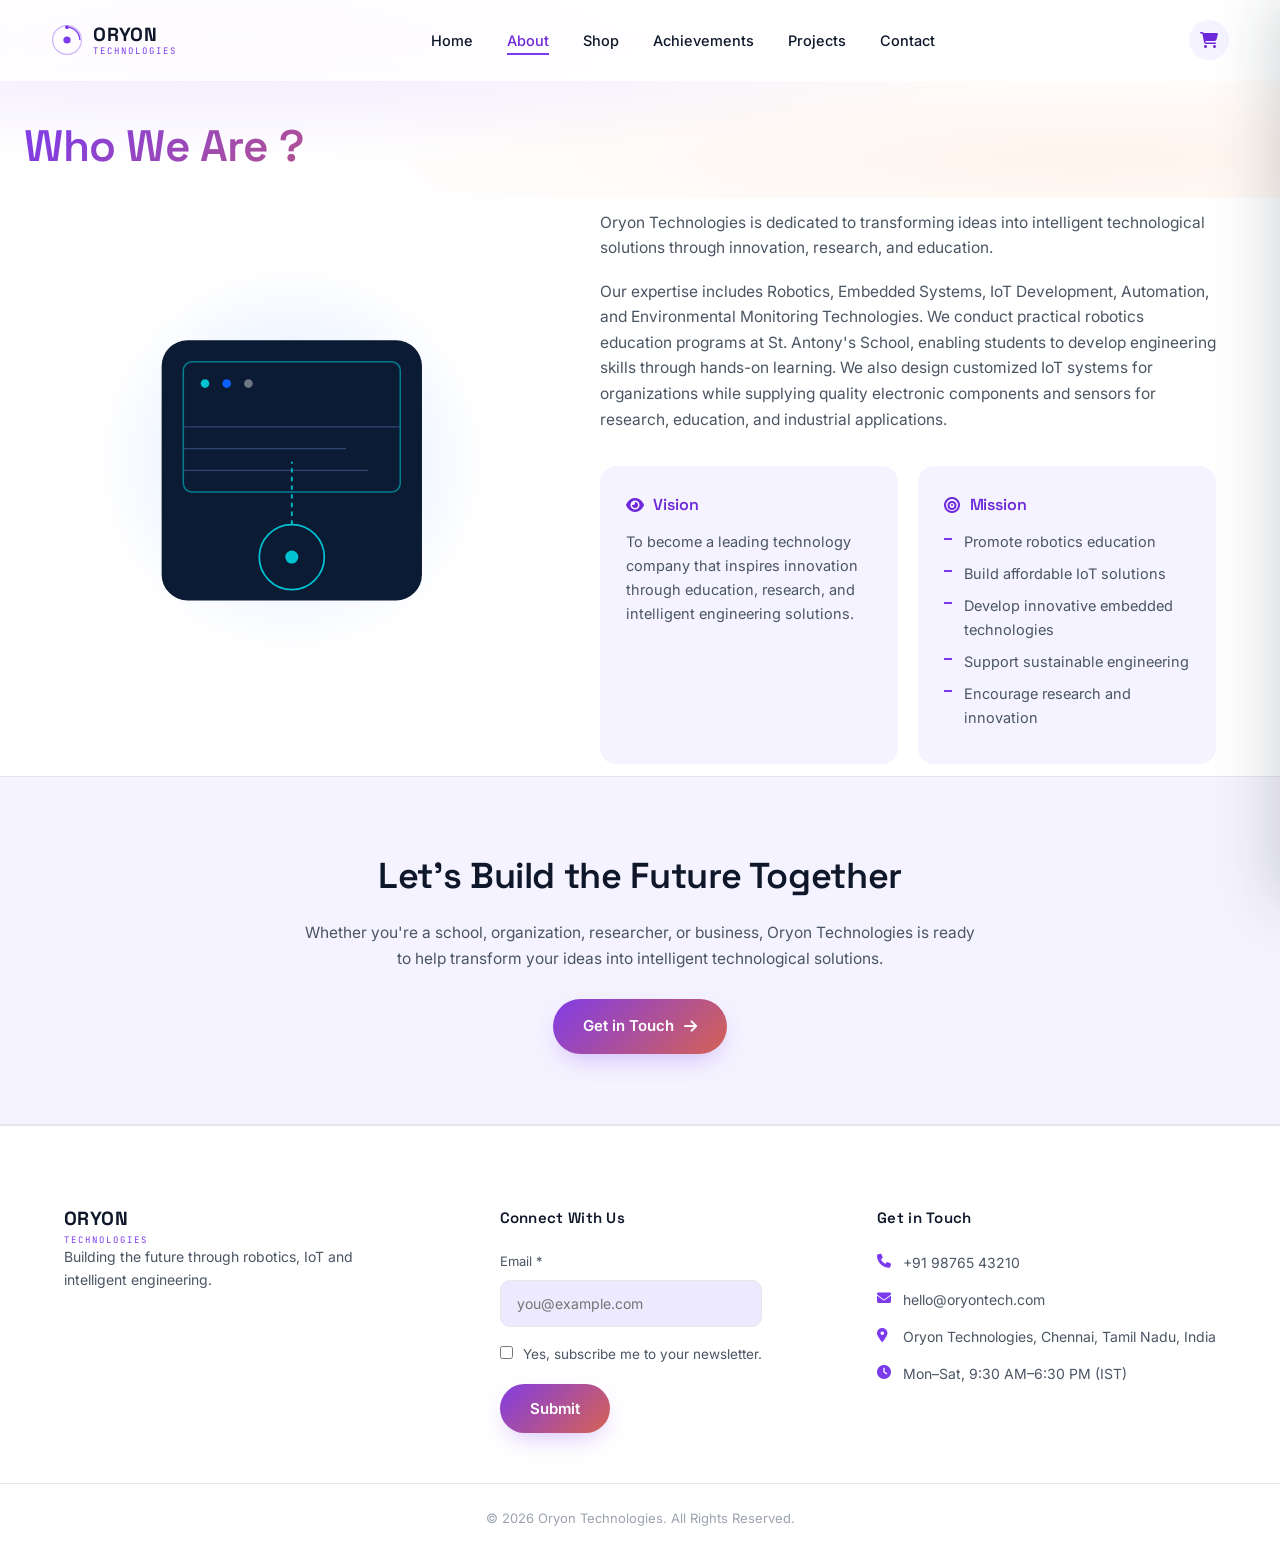
==== commit ddfab1ad: "beckend add" ====
--- a/about.html
+++ b/about.html
@@ -37,14 +37,37 @@
       <li><a href="projects.html">Projects</a></li>
       <li><a href="contact.html">Contact</a></li>
     </ul>
-
-    <a href="contact.html" class="btn btn-primary nav-cta">Contact Us</a>
+    <button class="nav-cart" aria-label="View cart">
+      <i class="fas fa-cart-shopping"></i>
+      <span class="cart-badge" id="cart-badge">0</span>
+    </button>
 
     <button class="menu-btn" id="menu-btn" aria-label="Toggle navigation" aria-expanded="false">
       <i class="fas fa-bars"></i>
     </button>
   </nav>
 </header>
+
+<!-- ================= CART DRAWER ================= -->
+<div class="cart-overlay" id="cart-overlay"></div>
+<aside class="cart-drawer" id="cart-drawer">
+  <div class="cart-drawer-header">
+    <h3><i class="fas fa-cart-shopping"></i> Your Cart</h3>
+    <button class="cart-close" id="cart-close" aria-label="Close cart"><i class="fas fa-xmark"></i></button>
+  </div>
+  <div class="cart-items" id="cart-items"></div>
+  <div class="cart-empty" id="cart-empty">
+    <i class="fas fa-cart-shopping"></i>
+    <span>Your cart is empty.<br>Add something from the Shop.</span>
+  </div>
+  <div class="cart-drawer-footer">
+    <div class="cart-subtotal-row">
+      <span>Subtotal</span>
+      <span id="cart-subtotal">₹0.00</span>
+    </div>
+    <button class="btn btn-primary cart-checkout" id="cart-checkout">Checkout</button>
+  </div>
+</aside>
 
 <!-- ================= PAGE HEADER ================= -->
 <section class="page-header">
--- a/style.css
+++ b/style.css
@@ -4,15 +4,20 @@
 ========================================================= */
 
 :root{
-  --blue:       #3FA9F5;   /* the single light-blue accent */
-  --blue-dark:  #2B8ED9;   /* hover/active state of the same blue */
-  --blue-pale:  #EAF6FF;   /* very light tint of the same blue, for section stripes/cards */
-  --blue-pale-2:#F5FAFF;
-  --ink:        #16232F;   /* near-black, for headings/body text */
-  --steel:      #64748B;   /* muted gray for secondary text */
-  --steel-light:#98A7B8;
-  --white:      #FFFFFF;
-  --line:       #E7EEF5;   /* hairline borders on white */
+  --primary:       #7C3AED;   /* Purple/Violet */
+  --secondary:     #F97316;   /* Orange/Coral */
+  --gradient:      linear-gradient(135deg, var(--primary), var(--secondary));
+  --gradient-dark: linear-gradient(135deg, #6D28D9, #EA580C);
+
+  --blue:          #7C3AED;   /* Maps old blue elements to purple */
+  --blue-dark:     #6D28D9;   /* Maps dark blue elements to deep purple */
+  --blue-pale:     #F5F3FF;   /* Maps light blue backgrounds to soft violet */
+  --blue-pale-2:   #EDE9FE;   /* Maps border tints to soft purple-gray */
+  --ink:           #0F172A;   /* Near-black, rich slate for headings/text */
+  --steel:         #4B5563;   /* Muted gray for secondary text */
+  --steel-light:   #9CA3AF;
+  --white:         #FFFFFF;
+  --line:          #E5E7EB;   /* hairline borders on white */
 
   --font-display:'Space Grotesk', sans-serif;
   --font-body:   'Inter', sans-serif;
@@ -72,10 +77,10 @@
 .eyebrow .dot{
   width:6px; height:6px; border-radius:50%;
   background:var(--blue);
-  box-shadow:0 0 0 4px rgba(63,169,245,0.18);
+  box-shadow:0 0 0 4px rgba(124,58,237,0.18);
   animation:dotpulse 2.4s ease-in-out infinite;
 }
-@keyframes dotpulse{ 0%,100%{ box-shadow:0 0 0 4px rgba(63,169,245,0.18);} 50%{ box-shadow:0 0 0 7px rgba(63,169,245,0.1);} }
+@keyframes dotpulse{ 0%,100%{ box-shadow:0 0 0 4px rgba(124,58,237,0.18);} 50%{ box-shadow:0 0 0 7px rgba(124,58,237,0.1);} }
 .eyebrow-dark{ color:var(--blue-dark); }
 .eyebrow-dark .dot{ background:var(--blue); }
 
@@ -96,11 +101,18 @@
 }
 
 .btn-primary{
-  background:var(--blue);
+  background: var(--gradient);
+  background-size: 150% 150%;
+  background-position: 0% 50%;
   color:#fff;
-  box-shadow:0 10px 26px -8px rgba(63,169,245,0.55);
-}
-.btn-primary:hover{ background:var(--blue-dark); transform:translateY(-3px); box-shadow:0 16px 32px -8px rgba(43,142,217,0.55); }
+  box-shadow:0 10px 26px -8px rgba(124,58,237,0.35);
+  transition: transform .35s var(--ease), box-shadow .35s var(--ease), background-position .4s var(--ease), color .3s, border-color .3s;
+}
+.btn-primary:hover{
+  background-position: 100% 50%;
+  transform:translateY(-3px);
+  box-shadow:0 16px 32px -8px rgba(124,58,237,0.45);
+}
 .btn-primary:active{ transform:translateY(-1px) scale(.98); }
 
 .btn-ghost{
@@ -204,18 +216,23 @@
   text-align:left;
   overflow:hidden;
   background:
-    radial-gradient(ellipse at 18% 20%, rgba(63,169,245,0.14), transparent 55%),
-    radial-gradient(ellipse at 85% 80%, rgba(63,169,245,0.1), transparent 50%),
+    radial-gradient(ellipse at 18% 20%, rgba(124,58,237,0.12), transparent 55%),
+    radial-gradient(ellipse at 85% 80%, rgba(249,115,22,0.08), transparent 50%),
     var(--white);
   border-bottom:none;
 }
-.page-header .page-header-content h1{ color:var(--ink); }
+.page-header .page-header-content h1{ background: var(--gradient); -webkit-background-clip: text; -webkit-text-fill-color: transparent; }
 .page-header .page-header-sub{ color:var(--steel); }
 .page-header-dark{ background:inherit; }
 
 .page-header-content{ position:relative; z-index:2; max-width:720px; margin-left: 0; margin-right:auto; }
 .page-header-content .eyebrow{ justify-content:flex-start; }
-.page-header-content h1{  font-size: clamp(30px,5vw,44px); margin: 0; text-align: left; }
+.page-header-content h1{
+  font-size: clamp(30px,5vw,44px); margin: 0; text-align: left;
+  background: var(--gradient);
+  -webkit-background-clip: text;
+  -webkit-text-fill-color: transparent;
+}
 .page-header-sub{ color:var(--steel); font-size:16.5px; text-align: left; }
 
 /* =========================================================
@@ -243,8 +260,8 @@
   position:relative;
   display:flex; align-items:center; justify-content:center; text-align:center;
   background:
-    radial-gradient(ellipse at 18% 12%, rgba(63,169,245,0.16), transparent 50%),
-    radial-gradient(ellipse at 85% 75%, rgba(63,169,245,0.12), transparent 50%),
+    radial-gradient(ellipse at 18% 12%, rgba(124,58,237,0.12), transparent 50%),
+    radial-gradient(ellipse at 85% 75%, rgba(249,115,22,0.08), transparent 50%),
     var(--white);
   overflow:hidden;
   padding:150px 24px 100px;
@@ -262,7 +279,9 @@
 .hero-content h1{
   font-size:clamp(34px,5.4vw,64px);
   line-height:1.1;
-  color:var(--ink);
+  background: var(--gradient);
+  -webkit-background-clip: text;
+  -webkit-text-fill-color: transparent;
   margin-bottom:24px;
 }
 
@@ -309,7 +328,7 @@
   box-shadow:0 16px 36px -24px rgba(22,35,47,0.15);
   transition:transform .4s var(--ease), box-shadow .4s var(--ease), border-color .4s;
 }
-.highlight-card:hover{ transform:translateY(-8px); box-shadow:0 24px 44px -20px rgba(63,169,245,0.25); border-color:rgba(63,169,245,0.35); }
+.highlight-card:hover{ transform:translateY(-8px); box-shadow:0 24px 44px -20px rgba(124,58,237,0.25); border-color:rgba(124,58,237,0.35); }
 
 .highlight-card i{
   font-size:26px; color:var(--blue);
@@ -430,8 +449,8 @@
 }
 .service-card:hover{
   transform:translateY(-8px);
-  border-color:rgba(63,169,245,0.4);
-  box-shadow:0 24px 44px -20px rgba(63,169,245,0.22);
+  border-color:rgba(124,58,237,0.4);
+  box-shadow:0 24px 44px -20px rgba(124,58,237,0.22);
 }
 
 .service-icon{
@@ -439,7 +458,7 @@
   display:flex; align-items:center; justify-content:center;
   background:var(--blue);
   font-size:24px; color:#fff; margin-bottom:22px;
-  box-shadow:0 12px 26px -8px rgba(63,169,245,0.45);
+  box-shadow:0 12px 26px -8px rgba(124,58,237,0.45);
   transition:transform .4s var(--ease);
 }
 .service-card:hover .service-icon{ transform:scale(1.08) rotate(-4deg); }
@@ -454,7 +473,7 @@
   padding:6px 12px;
   border-radius:100px;
   background:var(--blue-pale);
-  border:1px solid rgba(63,169,245,0.25);
+  border:1px solid rgba(124,58,237,0.25);
   color:var(--blue-dark);
 }
 
@@ -476,8 +495,8 @@
 }
 .product-card:hover{
   transform:translateY(-8px);
-  box-shadow:0 26px 48px -20px rgba(63,169,245,0.25);
-  border-color:rgba(63,169,245,0.4);
+  box-shadow:0 26px 48px -20px rgba(124,58,237,0.25);
+  border-color:rgba(124,58,237,0.4);
 }
 
 .product-media{
@@ -486,6 +505,15 @@
   display:flex; align-items:center; justify-content:center;
   overflow:hidden;
   position:relative;
+}
+.product-media img {
+  width: 100%;
+  height: 100%;
+  object-fit: cover;
+  transition: transform .5s var(--ease);
+}
+.product-card:hover .product-media img {
+  transform: scale(1.06);
 }
 .product-media i{
   font-size:52px; color:var(--blue);
@@ -606,7 +634,7 @@
   transition:border-color .3s, background .3s, transform .3s;
   box-shadow:0 10px 24px -20px rgba(22,35,47,0.12);
 }
-.stack-chip:hover{ border-color:rgba(63,169,245,0.4); background:var(--blue-pale); transform:translateY(-3px); }
+.stack-chip:hover{ border-color:rgba(124,58,237,0.4); background:var(--blue-pale); transform:translateY(-3px); }
 .stack-chip i{ color:var(--blue); font-size:15px; width:18px; }
 
 .audaps-apps{
@@ -623,7 +651,7 @@
 .sdg-card{
   flex:1;
   background:var(--blue-pale);
-  border:1px solid rgba(63,169,245,0.28);
+  border:1px solid rgba(124,58,237,0.28);
   border-radius:var(--radius-md);
   padding:22px;
   text-align:center;
@@ -653,7 +681,7 @@
   transition:transform .35s var(--ease), border-color .35s, box-shadow .35s;
   box-shadow:0 10px 26px -22px rgba(22,35,47,0.14);
 }
-.op-card:hover{ transform:translateY(-6px); border-color:rgba(63,169,245,0.4); box-shadow:0 18px 34px -18px rgba(63,169,245,0.22); }
+.op-card:hover{ transform:translateY(-6px); border-color:rgba(124,58,237,0.4); box-shadow:0 18px 34px -18px rgba(124,58,237,0.22); }
 .op-card i{ font-size:24px; color:var(--blue); margin-bottom:14px; display:block; }
 .op-card span{ font-size:13.5px; color:var(--ink); }
 
@@ -723,16 +751,20 @@
 .info-card h4{ font-size:14px; margin-bottom:2px; }
 .info-card p{ color:var(--steel); font-size:14px; }
 
-.map-placeholder{
-  flex:1; min-height:140px;
-  background:var(--blue-pale);
-  border:1.5px dashed var(--steel-light);
-  border-radius:var(--radius-md);
-  display:flex; flex-direction:column; align-items:center; justify-content:center;
-  gap:8px; color:var(--steel);
-}
-.map-placeholder i{ font-size:26px; color:var(--blue); }
-.map-placeholder span{ font-family:var(--font-mono); font-size:12px; letter-spacing:0.1em; text-transform:uppercase; }
+.map-container {
+  flex: 1;
+  min-height: 220px;
+  background: var(--blue-pale);
+  border: 1px solid var(--line);
+  border-radius: var(--radius-md);
+  overflow: hidden;
+}
+.map-container iframe {
+  width: 100%;
+  height: 100%;
+  border: 0;
+  display: block;
+}
 
 .contact-info .social{ margin-top:4px; }
 
@@ -756,13 +788,15 @@
 
 .footer-container{
   display:grid;
-  grid-template-columns: 1fr 1fr 1fr;
+  grid-template-columns: repeat(3, auto);
+  justify-content: space-between;
   gap:40px;
   padding-bottom:50px;
 }
 
 .footer-logo{ margin-bottom:14px; }
-.footer-brand p{ color:var(--steel); font-size:14px; max-width:280px; }
+.footer-brand p{ color:var(--steel); font-size:14px; max-width:320px; }
+.footer-box.newsletter { max-width: 320px; }
 
 .footer-box h3{ color:var(--ink); font-size:15px; margin-bottom:20px; letter-spacing:0.02em; }
 .footer-box ul li{ margin-bottom:12px; }
@@ -843,8 +877,8 @@
 }
 .card:hover{
   transform:translateY(-8px);
-  box-shadow:0 26px 50px -20px rgba(63,169,245,0.28);
-  border-color:rgba(63,169,245,0.35);
+  box-shadow:0 26px 50px -20px rgba(124,58,237,0.28);
+  border-color:rgba(124,58,237,0.35);
 }
 @keyframes cardIn{ to{ opacity:1; transform:translateY(0); } }
 .products .card:nth-child(1){ animation-delay:.03s; }
@@ -1029,10 +1063,12 @@
     gap:28px; padding:40px;
     transition:right .45s var(--ease);
     box-shadow:-20px 0 50px rgba(22,35,47,0.15);
+    z-index:1000;
   }
   .nav-links.active{ right:0; }
   .nav-links a{ font-size:18px; }
-  .menu-btn{ display:block; }
+  .menu-btn{ display:block; position:relative; z-index:1001; }
+  .nav-cart{ margin-left:auto; }
 
   .highlight-grid{ margin-top:0; }
   .hero{ padding-top:120px; }
@@ -1077,8 +1113,8 @@
 }
 .achievement-card:hover{
   transform:translateY(-8px);
-  box-shadow:0 24px 44px -20px rgba(63,169,245,0.25);
-  border-color:rgba(63,169,245,0.4);
+  box-shadow:0 24px 44px -20px rgba(124,58,237,0.25);
+  border-color:rgba(124,58,237,0.4);
 }
 
 .achievement-media{
@@ -1135,8 +1171,8 @@
 }
 .project-card:hover{
   transform:translateY(-8px);
-  box-shadow:0 26px 48px -20px rgba(63,169,245,0.25);
-  border-color:rgba(63,169,245,0.4);
+  box-shadow:0 26px 48px -20px rgba(124,58,237,0.25);
+  border-color:rgba(124,58,237,0.4);
 }
 .project-media{
   aspect-ratio:16/10;
@@ -1161,7 +1197,7 @@
   font-family:var(--font-mono); font-size:11.5px;
   padding:6px 12px; border-radius:100px;
   background:var(--blue-pale);
-  border:1px solid rgba(63,169,245,0.25);
+  border:1px solid rgba(124,58,237,0.25);
   color:var(--blue-dark);
 }
 .project-more{
@@ -1214,7 +1250,7 @@
   display:flex; align-items:center; justify-content:center;
   background:var(--blue); color:#fff; font-size:24px;
   margin-bottom:22px;
-  box-shadow:0 12px 26px -8px rgba(63,169,245,0.45);
+  box-shadow:0 12px 26px -8px rgba(124,58,237,0.45);
 }
 .detail-tag{
   font-family:var(--font-mono); font-size:11.5px; letter-spacing:0.1em;
@@ -1236,7 +1272,7 @@
   font-family:var(--font-mono); font-size:11.5px;
   padding:6px 12px; border-radius:100px;
   background:var(--blue-pale);
-  border:1px solid rgba(63,169,245,0.25);
+  border:1px solid rgba(124,58,237,0.25);
   color:var(--blue-dark);
 }
 
@@ -1244,3 +1280,169 @@
   .detail-modal{ padding:28px; max-height:90vh; }
   .detail-overlay{ padding:14px; }
 }
+
+/* =========================================================
+   QUANTITY SELECTORS (SHOP & CART DRAWER)
+========================================================= */
+
+.product-quantity {
+  display: flex;
+  align-items: center;
+  justify-content: space-between;
+  border: 1px solid var(--line);
+  border-radius: 100px;
+  padding: 4px;
+  margin-top: 10px;
+  background: var(--blue-pale-2);
+}
+.qty-btn {
+  width: 32px;
+  height: 32px;
+  border-radius: 50%;
+  border: none;
+  background: #fff;
+  color: var(--blue-dark);
+  display: flex;
+  align-items: center;
+  justify-content: center;
+  cursor: pointer;
+  font-size: 12px;
+  box-shadow: 0 2px 6px rgba(22,35,47,0.05);
+  transition: background 0.2s, color 0.2s, transform 0.2s;
+}
+.qty-btn:hover {
+  background: var(--blue);
+  color: #fff;
+}
+.qty-btn:active {
+  transform: scale(0.92);
+}
+.qty-input {
+  width: 40px;
+  border: none;
+  background: transparent;
+  text-align: center;
+  font-family: var(--font-mono);
+  font-size: 14px;
+  font-weight: 600;
+  color: var(--ink);
+  -moz-appearance: textfield;
+}
+.qty-input::-webkit-outer-spin-button,
+.qty-input::-webkit-inner-spin-button {
+  -webkit-appearance: none;
+  margin: 0;
+}
+
+.cart-item-meta {
+  display: flex;
+  align-items: center;
+  justify-content: space-between;
+  margin-top: 4px;
+}
+.cart-qty-ctrl {
+  display: flex;
+  align-items: center;
+  gap: 8px;
+  border: 1px solid var(--line);
+  border-radius: 100px;
+  padding: 2px;
+  background: var(--blue-pale-2);
+}
+.cart-qty-btn {
+  width: 22px;
+  height: 22px;
+  border-radius: 50%;
+  border: none;
+  background: #fff;
+  color: var(--blue-dark);
+  display: flex;
+  align-items: center;
+  justify-content: center;
+  cursor: pointer;
+  font-size: 9px;
+  box-shadow: 0 1px 4px rgba(22,35,47,0.05);
+  transition: background 0.2s, color 0.2s;
+}
+.cart-qty-btn:hover {
+  background: var(--blue);
+  color: #fff;
+}
+.cart-qty-val {
+  font-family: var(--font-mono);
+  font-size: 12px;
+  font-weight: 600;
+  color: var(--ink);
+  min-width: 16px;
+  text-align: center;
+}
+
+/* Product More Link & Detail Price */
+.product-more {
+  margin-top: 14px;
+  display: inline-flex;
+  align-items: center;
+  justify-content: center;
+  gap: 8px;
+  font-size: 13px;
+  font-weight: 600;
+  color: var(--steel-light);
+  cursor: pointer;
+  transition: color 0.3s;
+}
+.product-more i {
+  font-size: 11px;
+  transition: transform 0.3s var(--ease);
+}
+.product-card:hover .product-more i {
+  transform: translateX(4px);
+}
+.product-more:hover {
+  color: var(--blue-dark);
+}
+
+.detail-price {
+  font-family: var(--font-mono);
+  font-size: 18px;
+  font-weight: 700;
+  color: var(--blue-dark);
+  margin-bottom: 15px;
+}
+
+/* Modal Buy Now / Add to Cart Actions */
+.modal-actions {
+  display: flex;
+  gap: 12px;
+  margin-top: 24px;
+}
+.modal-actions .btn {
+  flex: 1;
+  padding: 12px 24px;
+  font-size: 14px;
+  font-weight: 600;
+  justify-content: center;
+}
+.modal-add-to-cart.added {
+  background: #1FAE6B !important;
+  color: #fff !important;
+  border-color: #1FAE6B !important;
+  box-shadow: none !important;
+}
+
+.detail-media {
+  width: 100%;
+  aspect-ratio: 16/10;
+  border-radius: var(--radius-md);
+  overflow: hidden;
+  margin-bottom: 22px;
+  border: 1px solid var(--line);
+  background: var(--blue-pale);
+  display: flex;
+  align-items: center;
+  justify-content: center;
+}
+.detail-media img {
+  width: 100%;
+  height: 100%;
+  object-fit: cover;
+}
